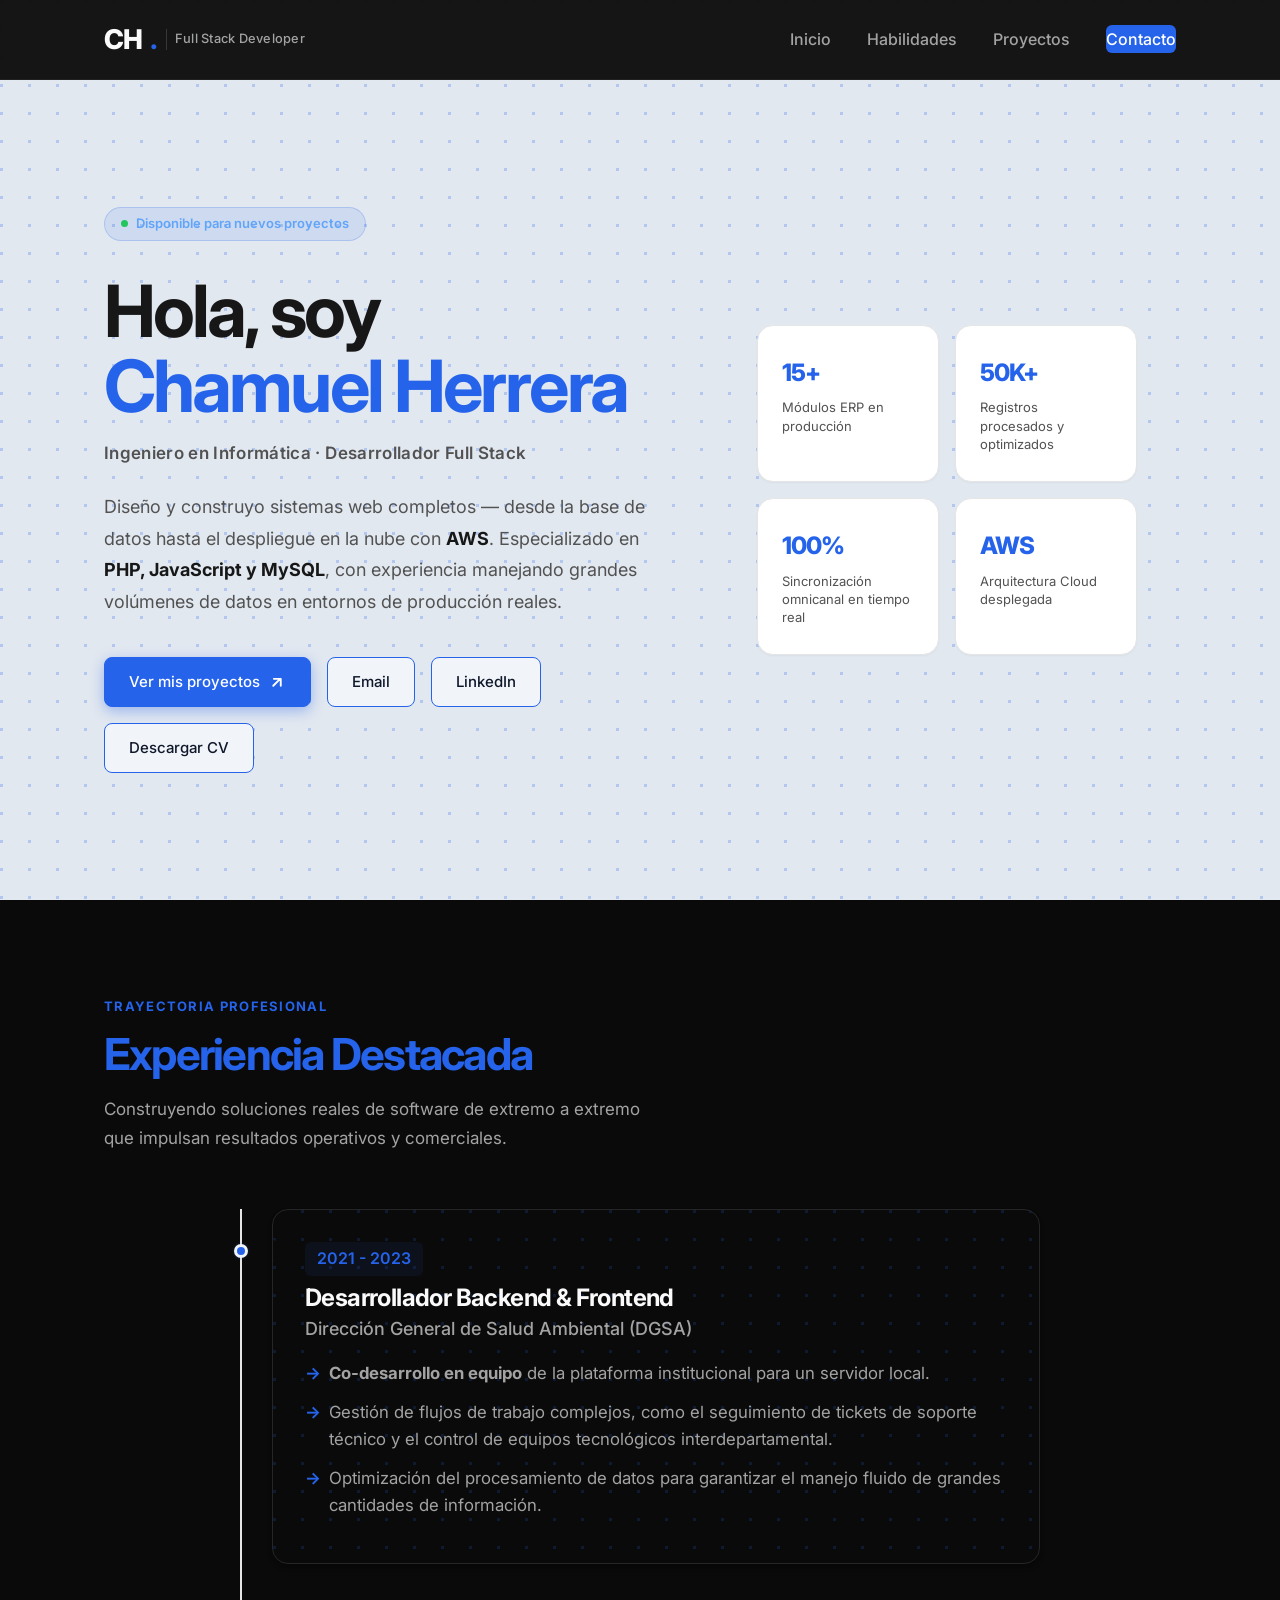
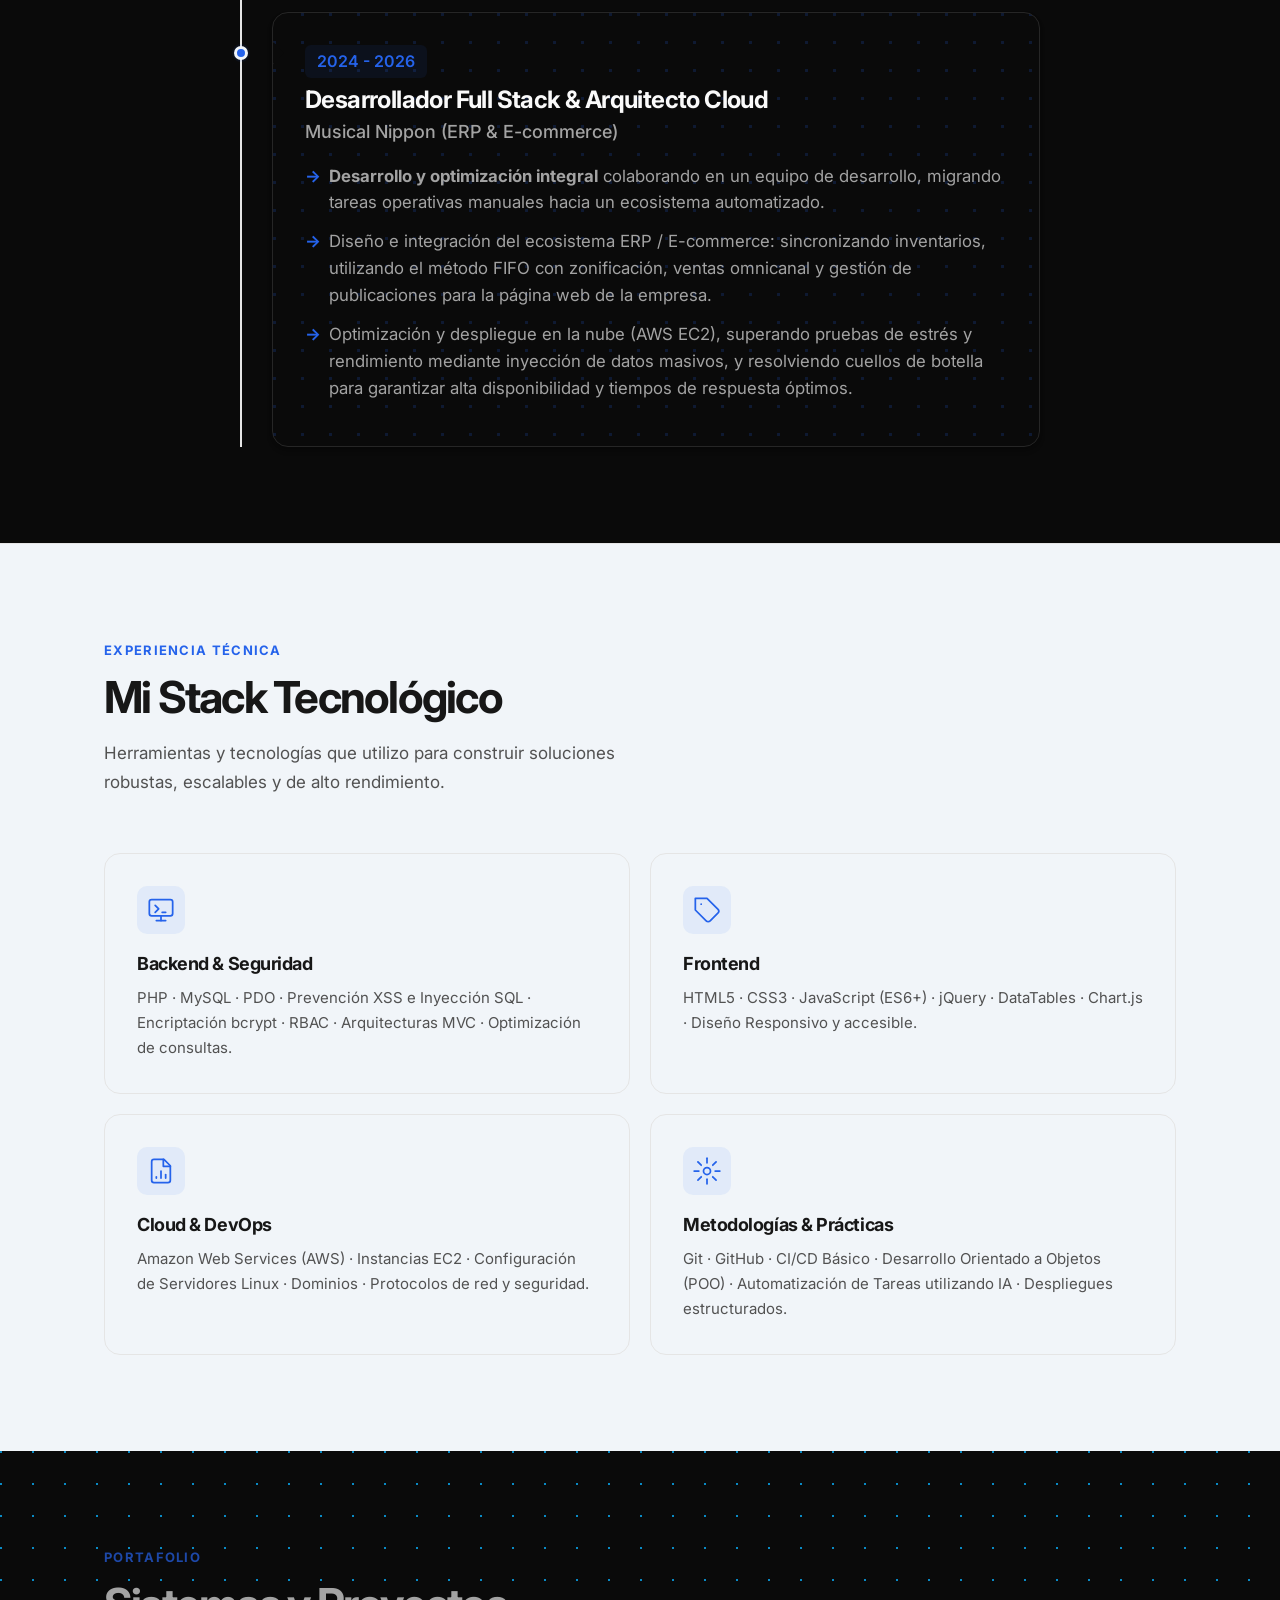
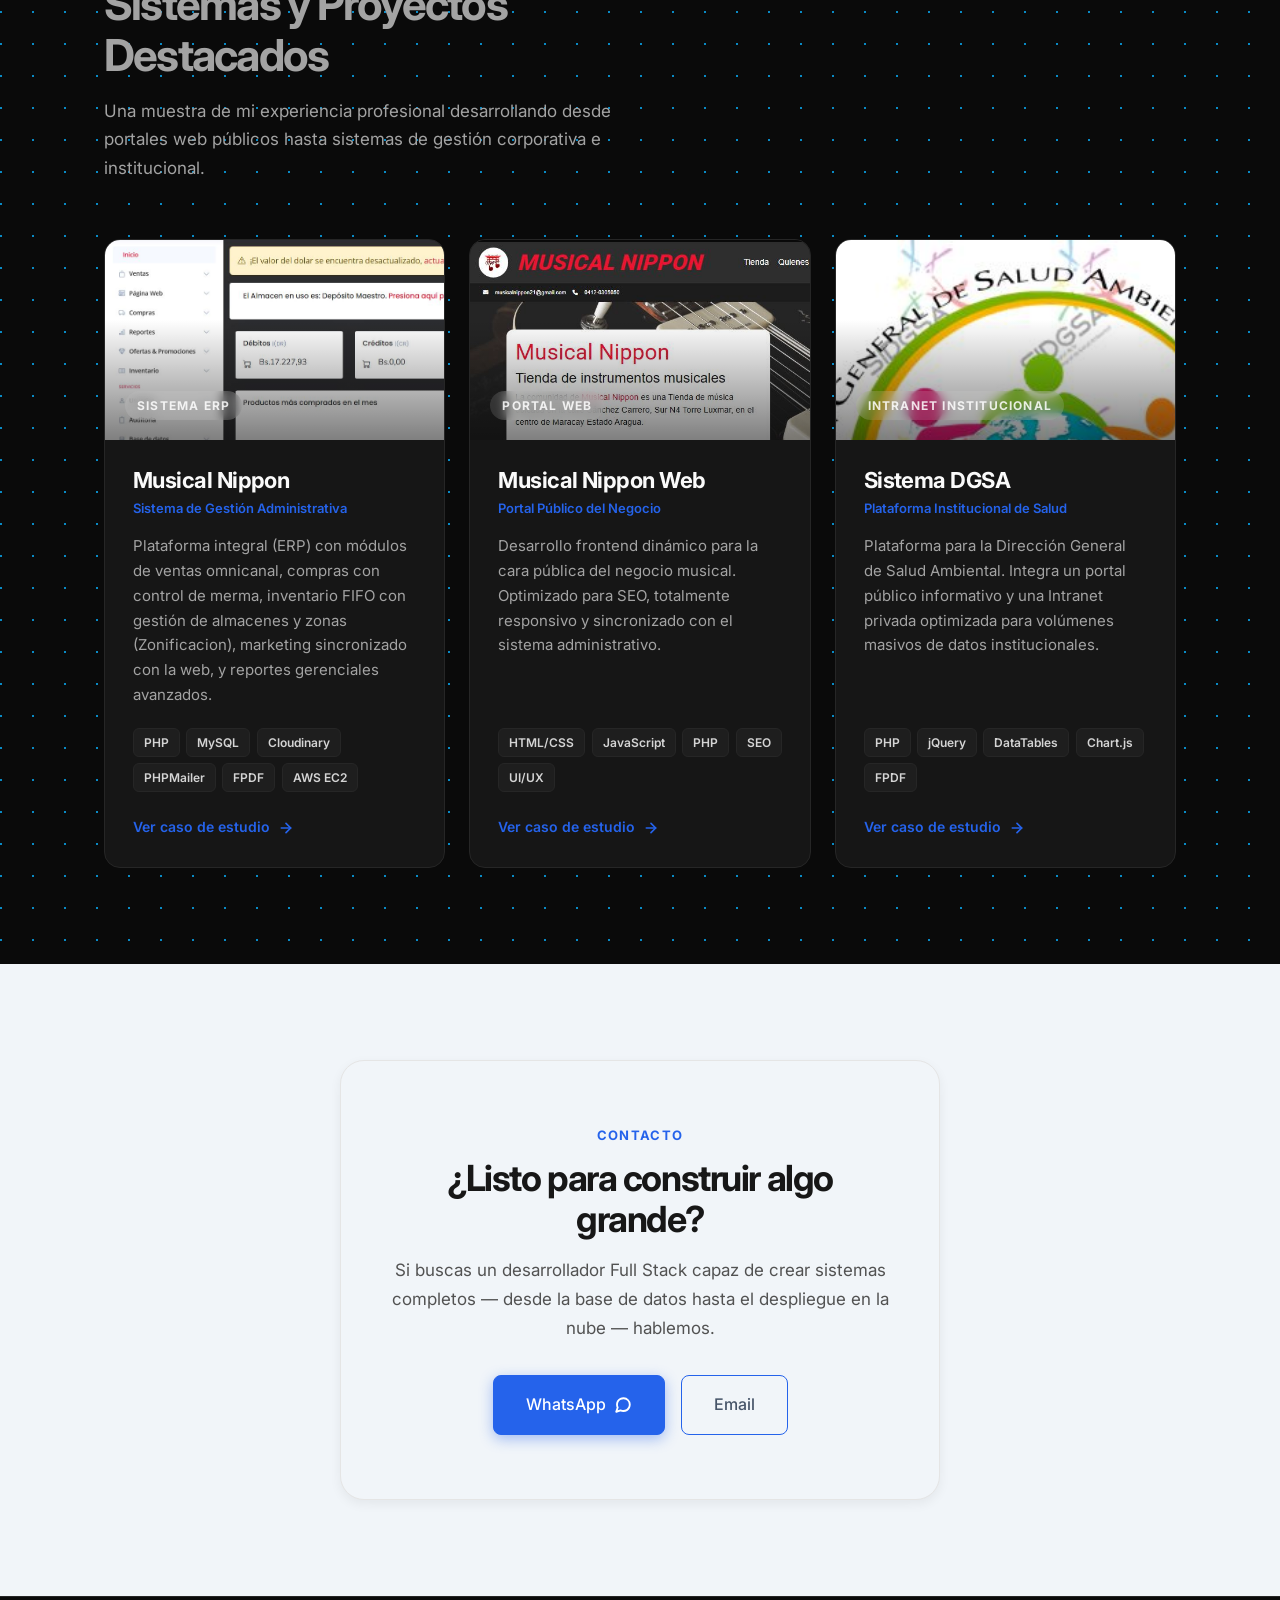
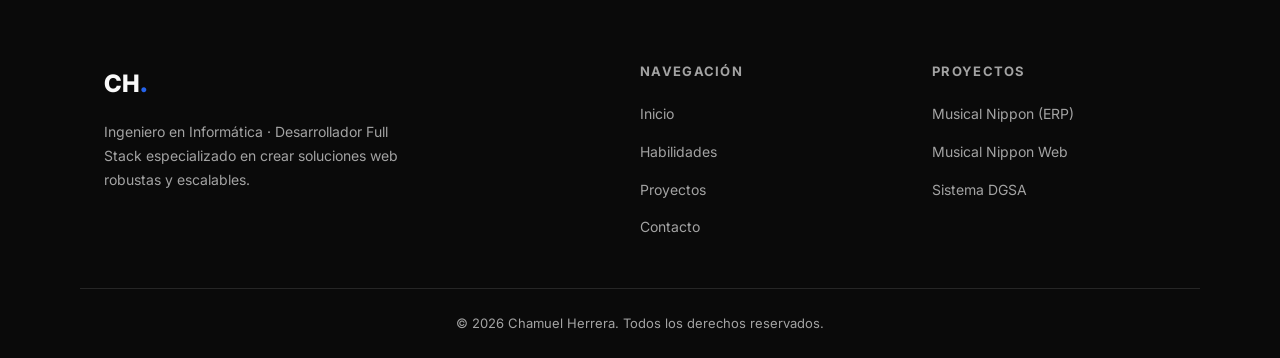
==== index.html @ 11fe414d "Initial commit - Portafolio Terminado" ====
<!DOCTYPE html>
<html lang="es">
<head>
    <meta charset="UTF-8">
    <meta name="viewport" content="width=device-width, initial-scale=1.0">
    <title>Chamuel Herrera | Desarrollador Full Stack</title>
    <meta name="description" content="Portafolio de Chamuel Herrera, Ingeniero en Informática y Desarrollador Full Stack especializado en PHP, JavaScript, MySQL y AWS.">
    <link rel="preconnect" href="https://fonts.googleapis.com">
    <link rel="preconnect" href="https://fonts.gstatic.com" crossorigin>
    <link href="https://fonts.googleapis.com/css2?family=Inter:ital,opsz,wght@0,14..32,100..900;1,14..32,100..900&display=swap" rel="stylesheet">
    <link rel="stylesheet" href="css/styles.css">
</head>
<body>

    <!-- ========== NAVEGACIÓN ========== -->
    <nav class="navbar" id="navbar">
        <div class="container nav-content">
            <a href="#" class="logo">
                <span class="logo-mark">CH</span><span class="logo-dot">.</span>
                <span class="logo-subtitle">Full Stack Developer</span>
            </a>
            <ul class="nav-links" id="navLinks">
                <li><a href="#inicio">Inicio</a></li>
                <li><a href="#habilidades">Habilidades</a></li>
                <li><a href="#proyectos">Proyectos</a></li>
                <li><a href="#contacto" class="nav-cta">Contacto</a></li>
            </ul>
            <button class="hamburger" id="hamburger" aria-label="Abrir menú">
                <span></span><span></span><span></span>
            </button>
        </div>
    </nav>

    <!-- ========== HERO ========== -->
    <header id="inicio" class="hero">
        <div class="hero-bg-pattern"></div>
        <div class="container hero-grid">
            <div class="hero-content">
                <div class="hero-badge fade-in">
                    <span class="badge-dot"></span>
                    Disponible para nuevos proyectos
                </div>
                <h1 class="hero-title fade-in">
                    Hola, soy<br>
                    <span class="hero-name">Chamuel Herrera</span>
                </h1>
                <p class="hero-role fade-in">Ingeniero en Informática · Desarrollador Full Stack</p>
                <p class="hero-subtitle fade-in">
                    Diseño y construyo sistemas web completos — desde la base de datos 
                    hasta el despliegue en la nube con <strong>AWS</strong>. Especializado en 
                    <strong>PHP, JavaScript y MySQL</strong>, con experiencia manejando 
                    grandes volúmenes de datos en entornos de producción reales.
                </p>
                <div class="hero-buttons fade-in">
                    <a href="#proyectos" class="btn btn-primary">
                        <span>Ver mis proyectos</span>
                        <svg width="18" height="18" viewBox="0 0 24 24" fill="none" stroke="currentColor" stroke-width="2.5" stroke-linecap="round" stroke-linejoin="round"><path d="M7 17l9.2-9.2M17 17V7.8H7.8"/></svg>
                    </a>
                    <a href="mailto:hchamuel@gmail.com" class="btn btn-secondary" rel="noopener noreferrer">Email</a>
                    <a href="#" target="_blank" class="btn btn-secondary" rel="noopener noreferrer">LinkedIn</a>
                    <a href="cv-chamuel-herrera.pdf" target="_blank" class="btn btn-secondary" rel="noopener noreferrer" download>Descargar CV</a>
                </div>
            </div>
            <div class="hero-aside fade-in">
                <div class="hero-stats">
                    <div class="stat-card">
                        <span class="stat-number">15+</span>
                        <span class="stat-label">Módulos ERP en producción</span>
                    </div>
                    <div class="stat-card">
                        <span class="stat-number">50K+</span>
                        <span class="stat-label">Registros procesados y optimizados</span>
                    </div>
                    <div class="stat-card">
                        <span class="stat-number">100%</span>
                        <span class="stat-label">Sincronización omnicanal en tiempo real</span>
                    </div>
                    <div class="stat-card">
                        <span class="stat-number">AWS</span>
                        <span class="stat-label">Arquitectura Cloud desplegada</span>
                    </div>
                </div>
            </div>
        </div>
    </header>

    <!-- ========== TRAYECTORIA / EXPERIENCIA ========== -->
    <section id="experiencia" class="section section-experience">
        <div class="container">
            <div class="section-header fade-in">
                <p class="section-label">Trayectoria Profesional</p>
                <h2 class="section-title">Experiencia Destacada</h2>
                <p class="section-subtitle">Construyendo soluciones reales de software de extremo a extremo que impulsan resultados operativos y comerciales.</p>
            </div>

            <div class="experience-timeline">
                <!-- Item 1 -->
                <div class="timeline-item fade-in">
                    <div class="timeline-dot"></div>
                    <div class="timeline-content">
                        <span class="timeline-date">2021 - 2023</span>
                        <h3 class="timeline-role">Desarrollador Backend & Frontend</h3>
                        <p class="timeline-company">Dirección General de Salud Ambiental (DGSA)</p>
                        <ul class="timeline-achievements">
                            <li><strong>Co-desarrollo en equipo</strong> de la plataforma institucional para un servidor local.</li>
                            <li>Gestión de flujos de trabajo complejos, como el seguimiento de tickets de soporte técnico y el control de equipos tecnológicos interdepartamental.</li>
                            <li>Optimización del procesamiento de datos para garantizar el manejo fluido de grandes cantidades de información.</li>
                        </ul>
                    </div>
                </div>

                <!-- Item 2 -->
                <div class="timeline-item fade-in">
                    <div class="timeline-dot"></div>
                    <div class="timeline-content">
                        <span class="timeline-date">2024 - 2026</span>
                        <h3 class="timeline-role">Desarrollador Full Stack & Arquitecto Cloud</h3>
                        <p class="timeline-company">Musical Nippon (ERP & E-commerce)</p>
                        <ul class="timeline-achievements">
                            <li><strong>Desarrollo y optimización integral</strong> colaborando en un equipo de desarrollo, migrando tareas operativas manuales hacia un ecosistema automatizado.</li>
                            <li>Diseño e integración del ecosistema ERP / E-commerce: sincronizando inventarios, utilizando el método FIFO con zonificación, ventas omnicanal y gestión de publicaciones para la página web de la empresa.</li>
                            <li>Optimización y despliegue en la nube (AWS EC2), superando pruebas de estrés y rendimiento mediante inyección de datos masivos, y resolviendo cuellos de botella para garantizar alta disponibilidad y tiempos de respuesta óptimos.</li>
                        </ul>
                    </div>
                </div>
            </div>
        </div>
    </section>

    <!-- ========== HABILIDADES ========== -->
    <section id="habilidades" class="section section-skills">
        <div class="container">
            <div class="section-header fade-in">
                <p class="section-label">Experiencia Técnica</p>
                <h2 class="section-title">Mi Stack Tecnológico</h2>
                <p class="section-subtitle">Herramientas y tecnologías que utilizo para construir soluciones robustas, escalables y de alto rendimiento.</p>
            </div>

            <div class="skills-grid">
                <div class="skill-card fade-in">
                    <div class="skill-icon">
                        <svg width="28" height="28" viewBox="0 0 24 24" fill="none" stroke="currentColor" stroke-width="1.5" stroke-linecap="round" stroke-linejoin="round"><rect x="2" y="3" width="20" height="14" rx="2"/><path d="M8 21h8"/><path d="M12 17v4"/><path d="m7 8 3 3-3 3"/><path d="M13 14h3"/></svg>
                    </div>
                    <h3>Backend & Seguridad</h3>
                    <p>PHP · MySQL · PDO · Prevención XSS e Inyección SQL · Encriptación bcrypt · RBAC · Arquitecturas MVC · Optimización de consultas.</p>
                </div>
                <div class="skill-card fade-in">
                    <div class="skill-icon">
                        <svg width="28" height="28" viewBox="0 0 24 24" fill="none" stroke="currentColor" stroke-width="1.5" stroke-linecap="round" stroke-linejoin="round"><path d="M12 2H2v10l9.29 9.29c.94.94 2.48.94 3.42 0l6.58-6.58c.94-.94.94-2.48 0-3.42L12 2Z"/><path d="M7 7h.01"/></svg>
                    </div>
                    <h3>Frontend</h3>
                    <p>HTML5 · CSS3 · JavaScript (ES6+) · jQuery · DataTables · Chart.js · Diseño Responsivo y accesible.</p>
                </div>
                <div class="skill-card fade-in">
                    <div class="skill-icon">
                        <svg width="28" height="28" viewBox="0 0 24 24" fill="none" stroke="currentColor" stroke-width="1.5" stroke-linecap="round" stroke-linejoin="round"><path d="M14.5 2H6a2 2 0 0 0-2 2v16a2 2 0 0 0 2 2h12a2 2 0 0 0 2-2V7.5L14.5 2z"/><polyline points="14 2 14 8 20 8"/><path d="M12 18v-6"/><path d="M8 18v-1"/><path d="M16 18v-3"/></svg>
                    </div>
                    <h3>Cloud & DevOps</h3>
                    <p>Amazon Web Services (AWS) · Instancias EC2 · Configuración de Servidores Linux · Dominios · Protocolos de red y seguridad.</p>
                </div>
                <div class="skill-card fade-in">
                    <div class="skill-icon">
                        <svg width="28" height="28" viewBox="0 0 24 24" fill="none" stroke="currentColor" stroke-width="1.5" stroke-linecap="round" stroke-linejoin="round"><circle cx="12" cy="12" r="3"/><path d="M12 1v4"/><path d="M12 19v4"/><path d="M4.22 4.22l2.83 2.83"/><path d="M16.95 16.95l2.83 2.83"/><path d="M1 12h4"/><path d="M19 12h4"/><path d="M4.22 19.78l2.83-2.83"/><path d="M16.95 7.05l2.83-2.83"/></svg>
                    </div>
                    <h3>Metodologías & Prácticas</h3>
                    <p>Git · GitHub · CI/CD Básico · Desarrollo Orientado a Objetos (POO) · Automatización de Tareas utilizando IA · Despliegues estructurados.</p>
                </div>
            </div>
        </div>
    </section>

    <!-- ========== PROYECTOS ========== -->
    <section id="proyectos" class="section section-projects">
        <div class="container">
            <div class="section-header fade-in">
                <p class="section-label section-label-light">Portafolio</p>
                <h2 class="section-title text-muted-light">Sistemas y Proyectos Destacados</h2>
                <p class="section-subtitle text-muted-light">Una muestra de mi experiencia profesional desarrollando desde portales web públicos hasta sistemas de gestión corporativa e institucional.</p>
            </div>

            <div class="projects-grid">
                <!-- Proyecto 1: Musical Nippon Sistema -->
                <article class="project-card fade-in">
                    <div class="project-image project-img-musical">
                        <div class="project-image-overlay">
                            <span class="project-type">Sistema ERP</span>
                        </div>
                    </div>
                    <div class="project-body">
                        <h3 class="project-title">Musical Nippon</h3>
                        <p class="project-label">Sistema de Gestión Administrativa</p>
                        <p class="project-desc">Plataforma integral (ERP) con módulos de ventas omnicanal, compras con control de merma, inventario FIFO con gestión de almacenes y zonas (Zonificacion), marketing sincronizado con la web, y reportes gerenciales avanzados.</p>
                        <div class="project-tags">
                            <span>PHP</span><span>MySQL</span><span>Cloudinary</span><span>PHPMailer</span><span>FPDF</span><span>AWS EC2</span>
                        </div>
                        <a href="pages/musical-nippon.html" class="project-link">
                            Ver caso de estudio
                            <svg width="16" height="16" viewBox="0 0 24 24" fill="none" stroke="currentColor" stroke-width="2.5" stroke-linecap="round" stroke-linejoin="round"><path d="M5 12h14"/><path d="m12 5 7 7-7 7"/></svg>
                        </a>
                    </div>
                </article>

                <!-- Proyecto 2: Página Web -->
                <article class="project-card fade-in">
                    <div class="project-image project-img-web">
                        <div class="project-image-overlay">
                            <span class="project-type">Portal Web</span>
                        </div>
                    </div>
                    <div class="project-body">
                        <h3 class="project-title">Musical Nippon Web</h3>
                        <p class="project-label">Portal Público del Negocio</p>
                        <p class="project-desc">Desarrollo frontend dinámico para la cara pública del negocio musical. Optimizado para SEO, totalmente responsivo y sincronizado con el sistema administrativo.</p>
                        <div class="project-tags">
                            <span>HTML/CSS</span><span>JavaScript</span><span>PHP</span><span>SEO</span><span>UI/UX</span>
                        </div>
                        <a href="pages/nippon-web.html" class="project-link">
                            Ver caso de estudio
                            <svg width="16" height="16" viewBox="0 0 24 24" fill="none" stroke="currentColor" stroke-width="2.5" stroke-linecap="round" stroke-linejoin="round"><path d="M5 12h14"/><path d="m12 5 7 7-7 7"/></svg>
                        </a>
                    </div>
                </article>

                <!-- Proyecto 3: DGSA -->
                <article class="project-card fade-in">
                    <div class="project-image project-img-dgsa">
                        <div class="project-image-overlay">
                            <span class="project-type">Intranet Institucional</span>
                        </div>
                    </div>
                    <div class="project-body">
                        <h3 class="project-title">Sistema DGSA</h3>
                        <p class="project-label">Plataforma Institucional de Salud</p>
                        <p class="project-desc">Plataforma para la Dirección General de Salud Ambiental. Integra un portal público informativo y una Intranet privada optimizada para volúmenes masivos de datos institucionales.</p>
                        <div class="project-tags">
                            <span>PHP</span><span>jQuery</span><span>DataTables</span><span>Chart.js</span><span>FPDF</span>
                        </div>
                        <a href="pages/dgsa.html" class="project-link">
                            Ver caso de estudio
                            <svg width="16" height="16" viewBox="0 0 24 24" fill="none" stroke="currentColor" stroke-width="2.5" stroke-linecap="round" stroke-linejoin="round"><path d="M5 12h14"/><path d="m12 5 7 7-7 7"/></svg>
                        </a>
                    </div>
                </article>
            </div>
        </div>
    </section>

    <!-- ========== CONTACTO ========== -->
    <section id="contacto" class="section section-contact">
        <div class="container">
            <div class="contact-card fade-in">
                <p class="section-label">Contacto</p>
                <h2 class="contact-title">¿Listo para construir algo grande?</h2>
                <p class="contact-desc">Si buscas un desarrollador Full Stack capaz de crear sistemas completos — desde la base de datos hasta el despliegue en la nube — hablemos.</p>
                <div class="cta-buttons-group">
                    <a href="https://wa.me/584128857141?text=Hola%20Chamuel,%20vengo%20de%20tu%20portafolio%20y%20me%20gustar%C3%ADa%20contactarte." target="_blank" class="btn btn-primary btn-lg">
                        <span>WhatsApp</span>
                        <svg width="18" height="18" viewBox="0 0 24 24" fill="none" stroke="currentColor" stroke-width="2.5" stroke-linecap="round" stroke-linejoin="round"><path d="M21 11.5a8.38 8.38 0 0 1-.9 3.8 8.5 8.5 0 0 1-7.6 4.7 8.38 8.38 0 0 1-3.8-.9L3 21l1.9-5.7a8.38 8.38 0 0 1-.9-3.8 8.5 8.5 0 0 1 4.7-7.6 8.38 8.38 0 0 1 3.8-.9h.5a8.48 8.48 0 0 1 8 8v.5z"/></svg>
                    </a>
                    <a href="https://mail.google.com/mail/?view=cm&fs=1&to=hchamuel@gmail.com&su=Contacto%20desde%20Portafolio" target="_blank" class="btn btn-ghost btn-lg">
                        <span>Email</span>
                    </a>
                </div>
            </div>
        </div>
    </section>

    <!-- ========== FOOTER ========== -->
    <footer class="footer">
        <div class="container footer-grid">
            <div class="footer-brand">
                <a href="#" class="footer-logo">CH<span class="logo-dot">.</span></a>
                <p class="footer-tagline">Ingeniero en Informática · Desarrollador Full Stack especializado en crear soluciones web robustas y escalables.</p>
            </div>
            <div class="footer-nav">
                <h4 class="footer-heading">Navegación</h4>
                <ul>
                    <li><a href="#inicio">Inicio</a></li>
                    <li><a href="#habilidades">Habilidades</a></li>
                    <li><a href="#proyectos">Proyectos</a></li>
                    <li><a href="#contacto">Contacto</a></li>
                </ul>
            </div>
            <div class="footer-projects">
                <h4 class="footer-heading">Proyectos</h4>
                <ul>
                    <li><a href="pages/musical-nippon.html">Musical Nippon (ERP)</a></li>
                    <li><a href="pages/nippon-web.html">Musical Nippon Web</a></li>
                    <li><a href="pages/dgsa.html">Sistema DGSA</a></li>
                </ul>
            </div>
        </div>
        <div class="container footer-bottom">
            <p class="footer-copy">&copy; <span id="year"></span> Chamuel Herrera. Todos los derechos reservados.</p>
        </div>
    </footer>

    <!-- Botón Volver Arriba -->
    <button class="scroll-top-btn" aria-label="Volver arriba">
        <svg width="24" height="24" viewBox="0 0 24 24" fill="none" stroke="currentColor" stroke-width="2.5" stroke-linecap="round" stroke-linejoin="round"><path d="m18 15-6-6-6 6"/></svg>
    </button>

    <script src="js/main.js"></script>
</body>
</html>
---- css/styles.css ----
/* =============================================
   DESIGN TOKENS
   ============================================= */
:root {
    /* --- Palette --- */
    --bg-primary: #f1f5f9;
    --bg-secondary: #e2e8f0;
    --bg-dark: #0a0a0a;
    --bg-dark-surface: #161616;
    --bg-dark-elevated: #1e1e1e;

    --text-primary: #171717;
    --text-secondary: #525252;
    --text-tertiary: #a3a3a3;
    --text-on-dark: #fafafa;
    --text-muted-dark: #a3a3a3;

    --accent: #2563eb;
    --accent-hover: #1d4ed8;
    --accent-subtle: rgba(37, 99, 235, 0.08);
    --accent-border: rgba(37, 99, 235, 0.2);

    --border: #e5e5e5;
    --border-dark: #262626;

    /* --- Type --- */
    --font: 'Inter', system-ui, -apple-system, sans-serif;
    --tracking-tight: -0.025em;
    --tracking-tighter: -0.04em;

    /* --- Radius --- */
    --radius-sm: 6px;
    --radius-md: 10px;
    --radius-lg: 16px;
    --radius-xl: 24px;

    /* --- Shadows --- */
    --shadow-sm: 0 1px 2px rgba(0,0,0,0.04);
    --shadow-md: 0 4px 12px rgba(0,0,0,0.06);
    --shadow-lg: 0 12px 40px rgba(0,0,0,0.08);
    --shadow-xl: 0 24px 60px rgba(0,0,0,0.12);

    /* --- Transitions --- */
    --ease: cubic-bezier(0.16, 1, 0.3, 1);
    --duration: 0.4s;
}

/* =============================================
   RESET & BASE
   ============================================= */
*, *::before, *::after {
    margin: 0;
    padding: 0;
    box-sizing: border-box;
}

html {
    scroll-behavior: smooth;
    font-size: 16px;
    -webkit-text-size-adjust: 100%;
}

body {
    font-family: var(--font);
    color: var(--text-primary);
    background: var(--bg-primary);
    line-height: 1.6;
    -webkit-font-smoothing: antialiased;
    -moz-osx-font-smoothing: grayscale;
    overflow-x: hidden;
}

a { text-decoration: none; color: inherit; }
ul { list-style: none; }
img { max-width: 100%; display: block; }

.container {
    width: 100%;
    max-width: 1120px;
    margin: 0 auto;
    padding: 0 1.5rem;
}

/* =============================================
   TYPOGRAPHY
   ============================================= */
h1, h2, h3 {
    font-weight: 700;
    line-height: 1.15;
    letter-spacing: var(--tracking-tight);
}

.text-white { color: var(--text-on-dark) !important; }
.text-muted-light { color: var(--text-muted-dark) !important; }

/* =============================================
   SCROLL ANIMATIONS
   ============================================= */
.fade-in {
    opacity: 0;
    transform: translateY(15px);
    transition: opacity 0.4s ease-out, transform 0.4s ease-out;
}

.fade-in.visible {
    opacity: 1;
    transform: translateY(0);
}

/* =============================================
   NAVBAR
   ============================================= */
.navbar {
    position: fixed;
    top: 0;
    left: 0;
    width: 100%;
    z-index: 1000;
    padding: 1.1rem 0; /* a bit bigger */
    background: rgba(10, 10, 10, 0.95);
    backdrop-filter: blur(20px);
    -webkit-backdrop-filter: blur(20px);
    border-bottom: 1px solid rgba(255, 255, 255, 0.05);
    transition: all 0.3s var(--ease);
}

.navbar.scrolled {
    background: rgba(10, 10, 10, 0.98);
    box-shadow: 0 4px 20px rgba(0, 0, 0, 0.3);
}

.nav-content {
    display: flex;
    justify-content: space-between;
    align-items: center;
}

.logo {
    display: flex;
    align-items: center;
    gap: 0.5rem;
    transition: opacity 0.3s;
}

.logo:hover { opacity: 0.7; }

.logo-mark {
    font-size: 1.7rem; /* slightly bigger */
    font-weight: 800;
    letter-spacing: var(--tracking-tighter);
    color: var(--text-on-dark);
}

.logo-dot { color: var(--accent); font-size: 1.7rem; font-weight: 800; }

.logo-subtitle {
    font-size: 0.8rem; /* slightly bigger */
    font-weight: 500;
    color: var(--text-muted-dark);
    letter-spacing: 0.02em;
    border-left: 1px solid rgba(255, 255, 255, 0.15);
    padding-left: 0.5rem;
}

.nav-links {
    display: flex;
    align-items: center;
    gap: 2.25rem;
}

.nav-links a {
    text-decoration: none;
    color: var(--text-muted-dark);
    font-size: 1rem; /* slightly bigger */
    font-weight: 500;
    transition: color 0.3s;
    position: relative;
    padding: 0.25rem 0;
}

.nav-links a::after {
    content: '';
    position: absolute;
    bottom: -2px;
    left: 0;
    width: 0;
    height: 2px;
    background: var(--accent);
    border-radius: 1px;
    transition: width 0.3s var(--ease);
}

.nav-links a:hover { color: #ffffff; }
.nav-links a:hover::after { width: 100%; }

.nav-cta {
    background: var(--accent) !important;
    color: #fff !important;
    padding: 0.5rem 1.25rem;
    border-radius: var(--radius-sm);
    transition: background 0.3s, transform 0.2s !important;
}

.nav-cta::after { display: none !important; }
.nav-cta:hover { transform: translateY(-1px); background: var(--accent-hover) !important; }

/* Hamburger */
.hamburger {
    display: none;
    flex-direction: column;
    gap: 5px;
    background: none;
    border: none;
    cursor: pointer;
    padding: 4px;
}

.hamburger span {
    display: block;
    width: 22px;
    height: 2px;
    background: #fff;
    border-radius: 2px;
    transition: all 0.3s;
}

/* =============================================
   BUTTONS
   ============================================= */
.btn {
    display: inline-flex;
    align-items: center;
    justify-content: center;
    gap: 0.5rem;
    padding: 0.75rem 1.5rem;
    border-radius: 8px;
    font-family: var(--font);
    font-size: 0.9375rem;
    font-weight: 500;
    cursor: pointer;
    border: 1px solid transparent;
    transition: all 0.2s cubic-bezier(0.4, 0, 0.2, 1);
    white-space: nowrap;
}

.btn-primary {
    background: var(--accent);
    color: #ffffff;
    border-color: var(--accent);
    box-shadow: 0 4px 14px 0 rgba(37, 99, 235, 0.39);
}

.btn-primary:hover {
    background: var(--accent-hover);
    transform: translateY(-1px);
    box-shadow: 0 6px 20px rgba(37, 99, 235, 0.23);
}

.btn-secondary {
    background-color: #f1f5f9;
    color: #0f172a;
    border-color: var(--accent);
}

.btn-secondary:hover {
    background-color: #e2e8f0;
    transform: translateY(-1px);
}

.btn-ghost {
    background: transparent;
    color: #475569;
    border-color: var(--accent);
}

.btn-ghost:hover {
    background: #f8fafc;
    color: #0f172a;
    border-color: #94a3b8;
    transform: translateY(-1px);
}

.btn-lg {
    padding: 1rem 2rem;
    font-size: 1rem;
}

/* =============================================
   HERO (Dark theme, two-column)
   ============================================= */
.hero {
    position: relative;
    min-height: 100vh;
    display: flex;
    align-items: center;
    padding-top: 80px;
    overflow: hidden;
    background: var(--bg-secondary); /* Less bright white */
}

.hero::before {
    content: '';
    position: absolute;
    inset: 0;
    background-image: radial-gradient(circle at 1.6px 1.6px, rgba(37, 99, 235, 0.25) 1.6px, transparent 0);
    background-size: 28px 28px;
    pointer-events: none;
}

.hero .container {
    position: relative;
    z-index: 1;
}




.hero-grid {
    position: relative;
    z-index: 1;
    display: grid;
    grid-template-columns: 1.2fr 1fr;
    gap: 4rem;
    align-items: center;
}

.hero-content {
    max-width: 640px;
}

.hero-badge {
    display: inline-flex;
    align-items: center;
    gap: 0.5rem;
    padding: 0.35rem 1rem;
    background: rgba(37, 99, 235, 0.1);
    border: 1px solid rgba(37, 99, 235, 0.2);
    border-radius: 100px;
    font-size: 0.8125rem;
    font-weight: 600;
    color: #60a5fa;
    margin-bottom: 2rem;
}

/* Detail Hero */
.detail-hero {
    padding: 10rem 0 5rem;
    background: radial-gradient(circle at top, var(--bg-tertiary), var(--bg-primary));
    position: relative;
    overflow: hidden;
}

.hero-project-grid {
    display: grid;
    grid-template-columns: 0.9fr 1.1fr;
    gap: 4rem;
    align-items: center;
}

.hero-project-content {
    max-width: 600px;
}

.detail-hero h1 {
    font-size: 3.5rem;
    margin-bottom: 1.5rem;
    line-height: 1.1;
    letter-spacing: var(--tracking-tighter);
}

.detail-tagline {
    font-size: 1.25rem;
    color: var(--text-secondary);
    margin-bottom: 2.5rem;
    line-height: 1.6;
}

.detail-tags {
    display: flex;
    flex-wrap: wrap;
    gap: 0.75rem;
}

.detail-tags span {
    padding: 0.5rem 1rem;
    background: rgba(255, 255, 255, 0.05);
    border: 1px solid rgba(255, 255, 255, 0.1);
    border-radius: 100px;
    font-size: 0.875rem;
    color: var(--text-primary);
}

@keyframes floatPerspective {
    0% {
        transform: perspective(1000px) rotateY(-15deg) rotateX(5deg) translateY(0px);
    }
    50% {
        transform: perspective(1000px) rotateY(-15deg) rotateX(5deg) translateY(-15px);
    }
    100% {
        transform: perspective(1000px) rotateY(-15deg) rotateX(5deg) translateY(0px);
    }
}

.hero-perspective-img {
    width: 100%;
    max-width: 750px;
    border-radius: var(--radius-lg);
    box-shadow: 0 25px 50px -12px rgba(0, 0, 0, 0.5);
    border: 1px solid rgba(255, 255, 255, 0.1);
    animation: floatPerspective 6s ease-in-out infinite;
    transition: box-shadow 0.5s ease, filter 0.5s ease;
}

.dgsa-hero-img {
    max-width: 400px;
    margin: 0 auto;
    display: block;
}

.hero-perspective-img:hover {
    box-shadow: 0 35px 60px -12px rgba(37, 99, 235, 0.3);
    filter: brightness(1.05);
}

@media (max-width: 992px) {
    .hero-project-grid {
        grid-template-columns: 1fr;
        gap: 3rem;
    }
    
    .hero-perspective-img {
        transform: none;
        max-width: 100%;
    }
    
    .hero-perspective-img:hover {
        transform: translateY(-5px);
    }
}

.badge-dot {
    width: 7px;
    height: 7px;
    background: #22c55e;
    border-radius: 50%;
    animation: pulse-dot 2s infinite;
}

@keyframes pulse-dot {
    0%, 100% { opacity: 1; transform: scale(1); }
    50% { opacity: 0.5; transform: scale(1.4); }
}

.hero-title {
    font-size: clamp(2.5rem, 6vw, 4.5rem);
    font-weight: 700;
    line-height: 1.05;
    letter-spacing: var(--tracking-tighter);
    margin-bottom: 1rem;
    color: var(--text-primary);
}

.hero-name {
    color: var(--accent);
}

.hero-role {
    font-size: 1.0625rem;
    font-weight: 600;
    color: var(--text-secondary);
    margin-bottom: 1.5rem;
    letter-spacing: 0.02em;
}

.hero-subtitle {
    font-size: 1.125rem;
    line-height: 1.75;
    color: var(--text-secondary);
    margin-bottom: 2.5rem;
    max-width: 560px;
}

.hero-subtitle strong { color: var(--text-primary); }

.hero-buttons {
    display: flex;
    gap: 1rem;
    flex-wrap: wrap;
}

.btn-ghost-dark {
    display: inline-flex;
    align-items: center;
    justify-content: center;
    gap: 0.5rem;
    padding: 0.75rem 1.5rem;
    border-radius: 8px;
    font-family: var(--font);
    font-size: 0.9375rem;
    font-weight: 500;
    cursor: pointer;
    background: rgba(255, 255, 255, 0.03);
    color: rgba(255, 255, 255, 0.8);
    border: 1px solid rgba(255, 255, 255, 0.1);
    transition: all 0.2s cubic-bezier(0.4, 0, 0.2, 1);
}

.btn-ghost-dark:hover {
    background: rgba(255, 255, 255, 0.08);
    border-color: rgba(255, 255, 255, 0.2);
    color: #ffffff;
    transform: translateY(-1px);
}

/* Hero Stats (right column) */
.hero-aside {
    display: flex;
    align-items: center;
    justify-content: center;
}

.hero-stats {
    display: grid;
    grid-template-columns: 1fr 1fr;
    gap: 1rem;
    width: 100%;
    max-width: 380px;
}

.stat-card {
    background: #ffffff;
    border: 1px solid var(--border);
    border-radius: var(--radius-lg);
    padding: 1.75rem 1.5rem;
    display: flex;
    flex-direction: column;
    gap: 0.4rem;
    transition: all var(--duration) var(--ease);
    box-shadow: var(--shadow-sm);
}

.stat-card:hover {
    border-color: var(--accent-subtle);
    transform: translateY(-3px);
    box-shadow: var(--shadow-lg);
}

.stat-number {
    font-size: 1.5rem;
    font-weight: 800;
    color: var(--accent);
    letter-spacing: var(--tracking-tighter);
}

.stat-label {
    font-size: 0.8125rem;
    color: var(--text-secondary);
    line-height: 1.4;
}

/* =============================================
   SECTIONS GENERAL
   ============================================= */
.section {
    padding: 6rem 0;
}

.section-header {
    margin-bottom: 3.5rem;
    max-width: 560px;
}

.section-label {
    font-size: 0.8125rem;
    font-weight: 700;
    text-transform: uppercase;
    letter-spacing: 0.1em;
    color: var(--accent);
    margin-bottom: 0.75rem;
}

.section-label-light { color: rgba(37, 99, 235, 0.7); }

.section-title {
    font-size: clamp(1.75rem, 4vw, 2.75rem);
    margin-bottom: 1rem;
    letter-spacing: var(--tracking-tighter);
}

.section-subtitle {
    font-size: 1.0625rem;
    line-height: 1.7;
    color: var(--text-secondary);
}

/* =============================================
   EXPERIENCE TIMELINE
   ============================================= */
.section-experience {
    background: var(--bg-dark);
}

.section-experience .section-subtitle {
    color: var(--text-muted-dark);
}

.section-experience .section-title,
.section-experience .section-label {
    color: var(--accent);
}

.experience-timeline {
    position: relative;
    max-width: 800px;
    margin: 0 auto;
    padding-left: 2rem;
}

.experience-timeline::before {
    content: '';
    position: absolute;
    left: 0;
    top: 0;
    bottom: 0;
    width: 2px;
    background: var(--border);
}

.timeline-item {
    position: relative;
    margin-bottom: 3rem;
}

.timeline-item:last-child {
    margin-bottom: 0;
}

.timeline-content {
    background: var(--bg-dark);
    border: 1px solid var(--border-dark);
    border-radius: var(--radius-lg);
    padding: 2rem;
    box-shadow: 0 4px 6px -1px rgba(0, 0, 0, 0.2), 0 2px 4px -1px rgba(0, 0, 0, 0.1);
    transition: transform 0.3s var(--ease), box-shadow 0.3s var(--ease), border-color 0.3s var(--ease);
    position: relative;
    overflow: hidden;
}

.timeline-content > * {
    position: relative;
    z-index: 1;
}

.timeline-content::after {
    content: '';
    position: absolute;
    inset: 0;
    background-image: radial-gradient(circle at 1.6px 1.6px, rgba(37, 99, 235, 0.18) 1.6px, transparent 0);
    background-size: 28px 28px;
    pointer-events: none;
    z-index: 0;
}

.timeline-content:hover {
    transform: translateY(-4px);
    box-shadow: 0 10px 15px -3px rgba(0, 0, 0, 0.3), 0 4px 6px -2px rgba(0, 0, 0, 0.15);
    border-color: rgba(37, 99, 235, 0.3); /* Subtle accent border */
}

/* Speech bubble arrow */
.timeline-content::before {
    content: '';
    position: absolute;
    top: 2rem;
    left: -8px;
    width: 16px;
    height: 16px;
    background: var(--bg-dark);
    border-left: 1px solid var(--border-dark);
    border-bottom: 1px solid var(--border-dark);
    transform: rotate(45deg);
    transition: border-color 0.3s var(--ease);
    z-index: 1;
}

.timeline-content:hover::before {
    border-left-color: rgba(37, 99, 235, 0.3);
    border-bottom-color: rgba(37, 99, 235, 0.3);
}

.timeline-dot {
    position: absolute;
    left: -2.35rem;
    top: 2.15rem; /* Aligned with the arrow */
    width: 14px;
    height: 14px;
    border-radius: 50%;
    background: var(--accent);
    border: 3px solid var(--bg-primary);
    box-shadow: 0 0 0 2px var(--accent-subtle);
    transition: all 0.3s var(--ease);
}

.timeline-item:hover .timeline-dot {
    transform: scale(1.3);
    box-shadow: 0 0 0 4px rgba(37, 99, 235, 0.2);
}

.timeline-date {
    display: inline-block;
    font-size: 1rem; /* enlarged */
    font-weight: 600;
    color: var(--accent);
    margin-bottom: 0.5rem;
    background: var(--accent-subtle);
    padding: 0.25rem 0.75rem;
    border-radius: var(--radius-sm);
}

.timeline-role {
    font-size: 1.5rem; /* enlarged */
    margin-bottom: 0.25rem;
    color: var(--text-on-dark);
}

.timeline-company {
    font-size: 1.125rem; /* enlarged */
    color: var(--text-muted-dark);
    margin-bottom: 1rem;
    font-weight: 500;
}

.timeline-achievements {
    list-style: none;
}

.timeline-achievements li {
    position: relative;
    padding-left: 1.5rem;
    margin-bottom: 0.75rem;
    font-size: 1.05rem; /* enlarged */
    color: var(--text-muted-dark);
    line-height: 1.6;
}

.timeline-achievements li::before {
    content: '→';
    position: absolute;
    left: 0;
    color: var(--accent);
    font-weight: bold;
}

.module-impact {
    background: var(--accent-subtle);
    border-left: 4px solid var(--accent);
    padding: 1rem 1.25rem;
    margin: 1.5rem 0;
    border-radius: 0 var(--radius-sm) var(--radius-sm) 0;
}

.module-impact p {
    font-size: 0.875rem;
    color: var(--text-primary) !important;
    margin-bottom: 0.5rem;
}

.module-impact p:last-child {
    margin-bottom: 0;
}

.module-impact strong {
    color: var(--accent);
}

.module-section:nth-of-type(even) .module-impact {
    background: rgba(37, 99, 235, 0.15);
}

.module-section:nth-of-type(even) .module-impact p {
    color: var(--text-on-dark) !important;
}

.module-features li {
    position: relative;
    padding-left: 1.5rem;
    margin-bottom: 0.5rem;
    font-size: 0.9375rem;
    color: var(--text-secondary);
}

.module-features li::before {
    content: '→';
    position: absolute;
    left: 0;
    color: var(--accent);
    font-weight: bold;
}

/* =============================================
   SKILLS
   ============================================= */
.section-skills {
    background: var(--bg-primary);
    border-top: 1px solid var(--border);
}

.skills-grid {
    display: grid;
    grid-template-columns: repeat(2, 1fr);
    gap: 1.25rem;
}

.skill-card {
    background: var(--bg-primary);
    border: 1px solid var(--border);
    border-radius: var(--radius-lg);
    padding: 2rem;
    transition: all var(--duration) var(--ease);
    position: relative;
    overflow: hidden;
}

.skill-card::before {
    content: '';
    position: absolute;
    top: 0;
    left: 0;
    right: 0;
    height: 3px;
    background: var(--accent);
    transform: scaleX(0);
    transform-origin: left;
    transition: transform 0.4s var(--ease);
}

.skill-card:hover {
    border-color: var(--accent-border);
    box-shadow: var(--shadow-lg);
    transform: translateY(-4px);
}

.skill-card:hover::before {
    transform: scaleX(1);
}

.skill-icon {
    width: 48px;
    height: 48px;
    display: flex;
    align-items: center;
    justify-content: center;
    background: var(--accent-subtle);
    border-radius: var(--radius-md);
    margin-bottom: 1.25rem;
    color: var(--accent);
}

.skill-card h3 {
    font-size: 1.125rem;
    margin-bottom: 0.75rem;
    letter-spacing: var(--tracking-tight);
}

.skill-card p {
    font-size: 0.9375rem;
    color: var(--text-secondary);
    line-height: 1.65;
}

/* =============================================
   PROJECTS
   ============================================= */
.section-projects {
    background: var(--bg-dark);
    position: relative;
}

.section-projects::before {
    content: '';
    position: absolute;
    inset: 0;
    background-image: radial-gradient(circle at 1px 1px, rgb(9, 138, 197) 1px, transparent 0);
    background-size: 32px 32px;
    pointer-events: none;
}

.section-projects .container { position: relative; z-index: 1; }

.projects-grid {
    display: grid;
    grid-template-columns: repeat(3, 1fr);
    gap: 1.5rem;
}

.project-card {
    background: var(--bg-dark-surface);
    border: 1px solid var(--border-dark);
    border-radius: var(--radius-lg);
    overflow: hidden;
    display: flex;
    flex-direction: column;
    transition: all var(--duration) var(--ease);
}

.project-card:hover {
    transform: translateY(-8px);
    box-shadow: 0 20px 50px rgba(0, 0, 0, 0.4);
    border-color: #333;
}

.project-image {
    height: 200px;
    position: relative;
    overflow: hidden;
}

.project-image-overlay {
    position: absolute;
    inset: 0;
    display: flex;
    align-items: flex-end;
    padding: 1.25rem;
    background: linear-gradient(0deg, rgba(0,0,0,0.5) 0%, transparent 60%);
}

.project-type {
    font-size: 0.75rem;
    font-weight: 700;
    text-transform: uppercase;
    letter-spacing: 0.1em;
    color: rgba(255,255,255,0.85);
    background: rgba(255,255,255,0.12);
    backdrop-filter: blur(6px);
    padding: 0.3rem 0.75rem;
    border-radius: 100px;
}

.project-body {
    padding: 1.75rem;
    display: flex;
    flex-direction: column;
    flex-grow: 1;
}

.project-title {
    font-size: 1.375rem;
    color: var(--text-on-dark);
    margin-bottom: 0.25rem;
}

.project-label {
    font-size: 0.8125rem;
    font-weight: 600;
    color: var(--accent);
    margin-bottom: 1rem;
}

.project-desc {
    font-size: 0.9375rem;
    color: var(--text-muted-dark);
    line-height: 1.65;
    margin-bottom: 1.25rem;
    flex-grow: 1;
}

.project-tags {
    display: flex;
    flex-wrap: wrap;
    gap: 0.4rem;
    margin-bottom: 1.5rem;
}

.project-tags span {
    font-size: 0.75rem;
    font-weight: 600;
    color: #d4d4d4;
    background: var(--bg-dark-elevated);
    border: 1px solid var(--border-dark);
    padding: 0.25rem 0.625rem;
    border-radius: var(--radius-sm);
}

.project-link {
    display: inline-flex;
    align-items: center;
    gap: 0.5rem;
    font-size: 0.875rem;
    font-weight: 600;
    color: var(--accent);
    transition: gap 0.3s var(--ease), color 0.3s;
}

.project-link:hover {
    gap: 0.85rem;
    color: #60a5fa;
}

/* =============================================
   CONTACT
   ============================================= */
.section-contact {
    background: var(--bg-primary);
}

.contact-card {
    text-align: center;
    max-width: 600px;
    margin: 0 auto;
    background: var(--bg-primary);
    border: 1px solid var(--border);
    border-radius: var(--radius-xl);
    padding: 4rem 3rem;
    box-shadow: var(--shadow-md);
}

.contact-title {
    font-size: clamp(1.5rem, 3vw, 2.25rem);
    letter-spacing: var(--tracking-tighter);
    margin-bottom: 1rem;
}

.contact-desc {
    font-size: 1.0625rem;
    color: var(--text-secondary);
    line-height: 1.7;
    margin-bottom: 2rem;
}

/* =============================================
   FOOTER
   ============================================= */
.footer {
    background: var(--bg-dark);
    border-top: 1px solid var(--border-dark);
    padding: 4rem 0 0;
}

.footer-grid {
    display: grid;
    grid-template-columns: 2fr 1fr 1fr;
    gap: 3rem;
    padding-bottom: 3rem;
    border-bottom: 1px solid var(--border-dark);
}

.footer-brand {
    max-width: 320px;
}

.footer-logo {
    font-size: 1.5rem;
    font-weight: 800;
    color: var(--text-on-dark);
    display: inline-block;
    margin-bottom: 1rem;
}

.footer-tagline {
    font-size: 0.875rem;
    color: var(--text-tertiary);
    line-height: 1.7;
}

.footer-heading {
    font-size: 0.8125rem;
    font-weight: 700;
    text-transform: uppercase;
    letter-spacing: 0.1em;
    color: var(--text-muted-dark);
    margin-bottom: 1.25rem;
}

.footer-nav ul,
.footer-projects ul {
    display: flex;
    flex-direction: column;
    gap: 0.75rem;
}

.footer-nav a,
.footer-projects a {
    font-size: 0.875rem;
    color: var(--text-tertiary);
    transition: color 0.3s;
}

.footer-nav a:hover,
.footer-projects a:hover {
    color: var(--text-on-dark);
}

.footer-bottom {
    padding: 1.5rem 0;
    text-align: center;
}

.footer-copy {
    font-size: 0.8125rem;
    color: var(--text-tertiary);
}

/* =============================================
   DETAIL PAGES
   ============================================= */
.nav-container {
    display: flex;
    justify-content: space-between;
    align-items: center;
}

.nav-back {
    color: var(--text-muted-dark);
    font-weight: 500;
    font-size: 0.9375rem;
    transition: color 0.3s;
}

.nav-back:hover {
    color: var(--text-on-dark);
}

.nav-brand {
    color: var(--text-on-dark);
    font-weight: 700;
    font-size: 1.1rem;
    letter-spacing: var(--tracking-tighter);
}

.detail-nav a {
    display: inline-flex;
    align-items: center;
    gap: 0.5rem;
    font-size: 0.875rem;
    font-weight: 600;
    color: var(--text-secondary);
    transition: color 0.3s, gap 0.3s;
}

.detail-nav a:hover {
    color: var(--accent);
}

.detail-hero {
    padding: 6rem 0 4rem;
    background: var(--bg-dark);
    color: var(--text-on-dark);
    position: relative;
}

.detail-hero::before {
    content: '';
    position: absolute;
    inset: 0;
    background-image: radial-gradient(circle at 1.6px 1.6px, rgba(37, 99, 235, 0.18) 1.6px, transparent 0);
    background-size: 28px 28px;
    pointer-events: none;
}



.detail-hero .container { position: relative; z-index: 1; }

.detail-hero h1 {
    font-size: clamp(2rem, 5vw, 3.5rem);
    letter-spacing: var(--tracking-tighter);
    color: var(--text-on-dark);
    margin-bottom: 0.5rem;
}

.detail-hero .detail-tagline {
    font-size: 1.25rem;
    color: var(--text-muted-dark);
    max-width: 600px;
}

.detail-hero .detail-tags {
    display: flex;
    flex-wrap: wrap;
    gap: 0.5rem;
    margin-top: 1.5rem;
}

.detail-hero .detail-tags span {
    font-size: 0.8125rem;
    font-weight: 600;
    color: #d4d4d4;
    background: rgba(255,255,255,0.08);
    border: 1px solid rgba(255,255,255,0.1);
    padding: 0.3rem 0.75rem;
    border-radius: var(--radius-sm);
}

/* Modules (Zebra Design: Odd White, Even Dark) */
.module-section {
    padding: 5rem 0;
    border-bottom: 1px solid var(--border);
    background-color: #ffffff;
    color: var(--text-primary);
}

.module-section:nth-of-type(even) {
    background-color: var(--bg-dark-surface);
    border-top: 2px solid rgba(255, 255, 255, 0.15); /* Línea divisoria más gruesa y visible */
    border-bottom: 2px solid rgba(255, 255, 255, 0.15);
    color: var(--text-on-dark);
    position: relative;
}

.module-section:nth-of-type(even)::before {
    content: '';
    position: absolute;
    inset: 0;
    background-image: radial-gradient(circle at 2px 2px, rgba(37, 99, 235, 0.25) 2px, transparent 0); /* Puntos más visibles */
    background-size: 32px 32px; /* Patrón más grande */
    pointer-events: none;
    z-index: 0;
}

.module-section:nth-of-type(even) .container {
    position: relative;
    z-index: 1;
}

.module-section:last-of-type {
    border-bottom: none;
}

.module-row {
    display: flex;
    align-items: center;
    gap: 4rem;
}

.module-row.reverse {
    flex-direction: row-reverse;
}

.module-text {
    flex: 1;
}

.module-number {
    font-size: 3.5rem;
    font-weight: 800;
    line-height: 1;
    margin-bottom: 1rem;
    letter-spacing: var(--tracking-tighter);
    color: var(--accent);
    opacity: 1; /* Eliminamos la transparencia */
}

.module-text h2 {
    font-size: 1.75rem;
    margin-bottom: 1rem;
    letter-spacing: var(--tracking-tighter);
    color: var(--text-primary);
}

.module-section:nth-of-type(even) .module-text h2 {
    color: var(--text-on-dark);
}

.module-text p {
    font-size: 1rem;
    color: var(--text-secondary);
    line-height: 1.75;
    margin-bottom: 1.5rem;
}

.module-section:nth-of-type(even) .module-text p {
    color: var(--text-muted-dark);
}

.module-features {
    list-style: none;
    display: flex;
    flex-direction: column;
    gap: 0.6rem;
}

.module-features li {
    font-size: 0.9375rem;
    color: var(--text-secondary);
    padding-left: 1.5rem;
    position: relative;
}

.module-section:nth-of-type(even) .module-features li {
    color: var(--text-muted-dark);
}

.module-features li::before {
    content: '';
    position: absolute;
    left: 0;
    top: 8px;
    width: 6px;
    height: 6px;
    background: var(--accent);
    border-radius: 50%;
}

.module-image {
    flex: 1;
}

.module-image .placeholder-img {
    height: 320px;
    border-radius: var(--radius-lg);
    display: flex;
    align-items: center;
    justify-content: center;
    color: rgba(255,255,255,0.7);
    font-weight: 600;
    font-size: 0.9375rem;
    text-align: center;
    padding: 2rem;
    box-shadow: var(--shadow-lg);
}

/* Abstract Visuals (For modules without images) */
.abstract-visual {
    height: 320px;
    border-radius: var(--radius-lg);
    display: flex;
    flex-direction: column;
    align-items: center;
    justify-content: center;
    gap: 1.5rem;
    color: rgba(255,255,255,0.5);
    font-weight: 600;
    font-size: 1rem;
    text-align: center;
    box-shadow: var(--shadow-lg);
    border: 1px solid rgba(255,255,255,0.03);
    position: relative;
    overflow: hidden;
}

.abstract-visual::before {
    content: '';
    position: absolute;
    inset: 0;
    background-image: radial-gradient(circle at 1px 1px, rgba(255,255,255,0.05) 1px, transparent 0);
    background-size: 20px 20px;
    pointer-events: none;
}

.abstract-visual svg {
    opacity: 0.8;
    color: var(--accent);
}

.aws-bg { background: linear-gradient(145deg, #0f172a 0%, #1e293b 50%, #020617 100%); }
.security-bg { background: linear-gradient(145deg, #111827 0%, #1f2937 50%, #030712 100%); }

/* Mock Terminal Design for Security Module */
.mock-terminal {
    width: 100%;
    height: 320px;
    background-color: #0f172a;
    border-radius: var(--radius-lg);
    box-shadow: 0 25px 50px -12px rgba(0,0,0,0.6);
    display: flex;
    flex-direction: column;
    overflow: hidden;
    font-family: 'Fira Code', Consolas, Monaco, 'Andale Mono', 'Ubuntu Mono', monospace;
    border: 1px solid rgba(255,255,255,0.1);
}

.mock-terminal-header {
    background-color: #1e293b;
    padding: 0.75rem 1rem;
    display: flex;
    align-items: center;
    gap: 0.5rem;
    border-bottom: 1px solid rgba(255,255,255,0.05);
}

.mock-terminal-header .dot {
    width: 10px;
    height: 10px;
    border-radius: 50%;
}

.mock-terminal-header .dot.red { background-color: #ef4444; }
.mock-terminal-header .dot.yellow { background-color: #eab308; }
.mock-terminal-header .dot.green { background-color: #22c55e; }

.mock-terminal-header .title {
    margin-left: auto;
    margin-right: auto;
    color: #94a3b8;
    font-size: 0.75rem;
    letter-spacing: 0.05em;
}

.mock-terminal-body {
    padding: 1.5rem;
    color: #e2e8f0;
    font-size: 0.875rem;
    line-height: 1.6;
    display: flex;
    flex-direction: column;
    gap: 0.5rem;
}

.mock-terminal-body p {
    margin: 0;
    font-family: inherit;
    color: inherit;
}

.mock-terminal-body .prompt {
    color: #22c55e;
    margin-right: 0.5rem;
}

.mock-terminal-body .output {
    color: #94a3b8;
    padding-left: 1rem;
}

.mock-terminal-body .output.success {
    color: #38bdf8;
}

.mock-terminal-body .output.warning {
    color: #f59e0b;
}

.mock-terminal-body .cursor {
    display: inline-block;
    width: 8px;
    height: 15px;
    background-color: #e2e8f0;
    animation: blink 1s step-end infinite;
    vertical-align: middle;
    margin-left: 2px;
}

@keyframes blink {
    0%, 100% { opacity: 1; }
    50% { opacity: 0; }
}

/* Image Showcase (For modules with multiple images) */
.image-showcase {
    background: var(--bg-dark); /* Fondo del marco de las imágenes */
    padding: 0.75rem;
    border-radius: var(--radius);
    display: flex;
    flex-direction: column;
    gap: 0.75rem; /* Restaurar el gap */
    margin: 1rem 0 3rem;
    width: 100%;
}

/* En fondos oscuros (módulos pares), el marco es blanco */
.module-section:nth-of-type(even) .image-showcase {
    background-color: #ffffff;
    box-shadow: 0 25px 50px -12px rgba(0,0,0,0.6);
}

.showcase-main {
    width: 100%;
    border-bottom: 2px solid var(--accent); /* Línea horizontal azul */
    padding-bottom: 0.375rem;
    margin-bottom: 0.375rem;
}

.showcase-main img {
    width: 100%;
    border-radius: var(--radius-sm);
    box-shadow: 0 10px 30px rgba(0,0,0,0.4);
    cursor: pointer;
    display: block;
    transition: transform 0.4s cubic-bezier(0.16, 1, 0.3, 1), filter 0.4s, box-shadow 0.4s;
}

.module-section:nth-of-type(even) .showcase-main img {
    box-shadow: 0 10px 30px rgba(0,0,0,0.15);
}

.showcase-main img:hover {
    transform: scale(1.01);
    filter: brightness(1.05);
    box-shadow: 0 15px 35px rgba(0,0,0,0.6);
}

.module-section:nth-of-type(even) .showcase-main img:hover {
    box-shadow: 0 15px 35px rgba(0,0,0,0.25);
}

.showcase-thumbs {
    display: flex;
    width: 100%;
}

.showcase-thumbs img {
    flex: 1;
    width: 0; /* Trick to make them equal width */
    height: 90px;
    object-fit: cover;
    border-radius: var(--radius-sm);
    box-shadow: 0 4px 15px rgba(0,0,0,0.3);
    cursor: pointer;
    opacity: 0.7;
    transition: all 0.3s var(--ease);
}

.showcase-thumbs img:not(:last-child) {
    border-right: 2px solid var(--accent); /* Línea vertical azul */
    padding-right: 0.375rem;
    margin-right: 0.375rem;
}

.module-section:nth-of-type(even) .showcase-thumbs img {
    box-shadow: 0 4px 15px rgba(0,0,0,0.1);
    opacity: 0.7;
}

.showcase-thumbs img:hover,
.showcase-thumbs img.active {
    opacity: 1;
    transform: translateY(-2px);
    box-shadow: 0 8px 20px rgba(0,0,0,0.5);
}

.module-section:nth-of-type(even) .showcase-thumbs img:hover,
.module-section:nth-of-type(even) .showcase-thumbs img.active {
    box-shadow: 0 8px 20px rgba(0,0,0,0.2);
}

/* Lightbox */
.lightbox {
    position: fixed;
    inset: 0;
    z-index: 9999;
    display: flex;
    align-items: center;
    justify-content: center;
    opacity: 0;
    visibility: hidden;
    transition: opacity 0.3s var(--ease), visibility 0.3s var(--ease);
}

.lightbox-overlay {
    position: absolute;
    inset: 0;
    background: rgba(0, 0, 0, 0.85);
    backdrop-filter: blur(5px);
    -webkit-backdrop-filter: blur(5px);
}

.lightbox.active {
    opacity: 1;
    visibility: visible;
}

.lightbox-content {
    max-width: 90%;
    max-height: 90vh;
    position: relative;
    transform: scale(0.95);
    transition: transform 0.3s ease;
}

.lightbox.active .lightbox-content {
    transform: scale(1);
}

.lightbox-content img {
    max-width: 100%;
    max-height: 90vh;
    border-radius: var(--radius-sm);
    box-shadow: 0 25px 50px rgba(0,0,0,0.5);
}

.lightbox-close {
    position: absolute;
    top: -40px;
    right: -40px;
    color: white;
    background: none;
    border: none;
    font-size: 2rem;
    cursor: pointer;
    opacity: 0.7;
    transition: opacity 0.2s ease;
}

.lightbox-close:hover {
    color: #fff;
}

.lightbox-nav {
    position: absolute;
    top: 50%;
    transform: translateY(-50%);
    background: rgba(0, 0, 0, 0.5);
    color: white;
    border: none;
    font-size: 2rem;
    padding: 1rem 1.5rem;
    cursor: pointer;
    border-radius: var(--radius-sm);
    opacity: 0.7;
    transition: opacity 0.2s ease, background 0.2s ease;
    z-index: 10;
}

.lightbox-nav:hover {
    opacity: 1;
    background: rgba(0, 0, 0, 0.8);
}

.lightbox-prev {
    left: -80px;
}

.lightbox-next {
    right: -80px;
}

/* Detail CTA */
.detail-cta {
    padding: 5rem 0;
    text-align: center;
    background: var(--bg-secondary);
}

.detail-cta h2 {
    font-size: 2rem;
    margin-bottom: 1rem;
    letter-spacing: var(--tracking-tighter);
}

.detail-cta p {
    color: var(--text-secondary);
    margin-bottom: 2rem;
    font-size: 1.0625rem;
}

/* Scroll Top Button */
.scroll-top-btn {
    position: fixed;
    bottom: 2rem;
    right: 2rem;
    width: 3.5rem;
    height: 3.5rem;
    background-color: var(--accent);
    color: white;
    border: none;
    border-radius: 50%;
    display: flex;
    align-items: center;
    justify-content: center;
    cursor: pointer;
    box-shadow: 0 10px 25px rgba(37, 99, 235, 0.4);
    opacity: 0;
    visibility: hidden;
    transform: translateY(20px);
    transition: all 0.3s var(--ease);
    z-index: 99;
}

.scroll-top-btn.visible {
    opacity: 1;
    visibility: visible;
    transform: translateY(0);
}

.scroll-top-btn:hover {
    background-color: var(--accent-hover);
    transform: translateY(-5px);
    box-shadow: 0 15px 30px rgba(37, 99, 235, 0.6);
}

/* =============================================
   RESPONSIVE
   ============================================= */
@media (max-width: 1024px) {
    .projects-grid {
        grid-template-columns: repeat(2, 1fr);
    }
}

@media (max-width: 768px) {
    .section { padding: 4rem 0; }

    .hero-grid {
        grid-template-columns: 1fr;
        gap: 3rem;
    }

    .hero-stats {
        max-width: 100%;
    }

    .nav-links { 
        display: none;
        position: absolute;
        top: 100%;
        left: 0;
        right: 0;
        background: rgba(10, 10, 10, 0.98);
        backdrop-filter: blur(20px);
        flex-direction: column;
        padding: 1.5rem;
        gap: 0;
        border-bottom: 1px solid rgba(255, 255, 255, 0.08);
        box-shadow: 0 12px 40px rgba(0, 0, 0, 0.4);
    }

    .nav-links.active { display: flex; }

    .nav-links li { width: 100%; }

    .nav-links a {
        display: block;
        padding: 0.85rem 0;
        font-size: 1rem;
    }

    .nav-links a::after { display: none; }

    .nav-cta {
        text-align: center;
        margin-top: 0.75rem;
    }

    .hamburger { display: flex; }

    .hamburger.active span:nth-child(1) { transform: rotate(45deg) translate(5px, 5px); }
    .hamburger.active span:nth-child(2) { opacity: 0; }
    .hamburger.active span:nth-child(3) { transform: rotate(-45deg) translate(5px, -5px); }

    .skills-grid { grid-template-columns: 1fr; }
    .projects-grid { grid-template-columns: 1fr; }

    .contact-card { padding: 3rem 1.5rem; }

    .footer-grid {
        grid-template-columns: 1fr;
        gap: 2rem;
    }

    .logo-subtitle { display: none; }

    /* Detail pages responsive */
    .module-row,
    .module-row.reverse {
        flex-direction: column;
        gap: 2rem;
    }

    .module-image .placeholder-img {
        height: 220px;
    }

    .showcase-thumbs img { height: 60px; }
    
    .lightbox-close {
        top: -40px;
        right: 0;
    }
    
    .lightbox-prev {
        left: -10px;
        padding: 0.5rem;
    }
    
    .lightbox-next {
        right: -10px;
        padding: 0.5rem;
    }

    .detail-hero { padding: 4rem 0 3rem; }
    .module-section { padding: 3rem 0; }
}

@media (max-width: 480px) {
    .hero { min-height: auto; padding: 120px 0 80px; }
    .hero-buttons { flex-direction: column; }
    .btn { width: 100%; justify-content: center; }
}

/* =============================================
   SHARED NAV & DETAILS UTILITIES
   ============================================= */
.detail-nav {
    background-color: var(--bg-dark);
    padding: 1.5rem 0;
    position: sticky;
    top: 0;
    z-index: 100;
    border-bottom: 1px solid rgba(255, 255, 255, 0.05);
}

.detail-nav a {
    display: inline-flex;
    align-items: center;
    gap: 0.5rem;
    font-size: 0.9375rem;
    font-weight: 600;
    color: var(--text-on-dark);
    transition: color 0.3s, gap 0.3s;
    text-decoration: none;
}

.detail-nav a:hover {
    color: var(--accent);
    gap: 0.75rem;
}

/* Badges & Buttons */

.cta-buttons-group {
    display: flex;
    gap: 1rem;
    justify-content: center;
    flex-wrap: wrap;
    margin-top: 1.5rem;
}

/* Project Cards Backgrounds */
.project-img-musical {
    background-image: url('../assets/logo/musical-nippon-erp-logo.jpg');
    background-size: 180%;
    background-position: left 20%;
    image-rendering: -webkit-optimize-contrast;
}

.project-img-web {
    background-image: url('../assets/logo/musical-nippon-web-logo.jpg');
    background-size: 180%;
    background-position: left top;
    image-rendering: -webkit-optimize-contrast;
}

.project-img-dgsa {
    background-image: url('../assets/logo/dgsa-logo.jpg');
    background-size: 180%;
    background-position: center top;
    image-rendering: -webkit-optimize-contrast;
}
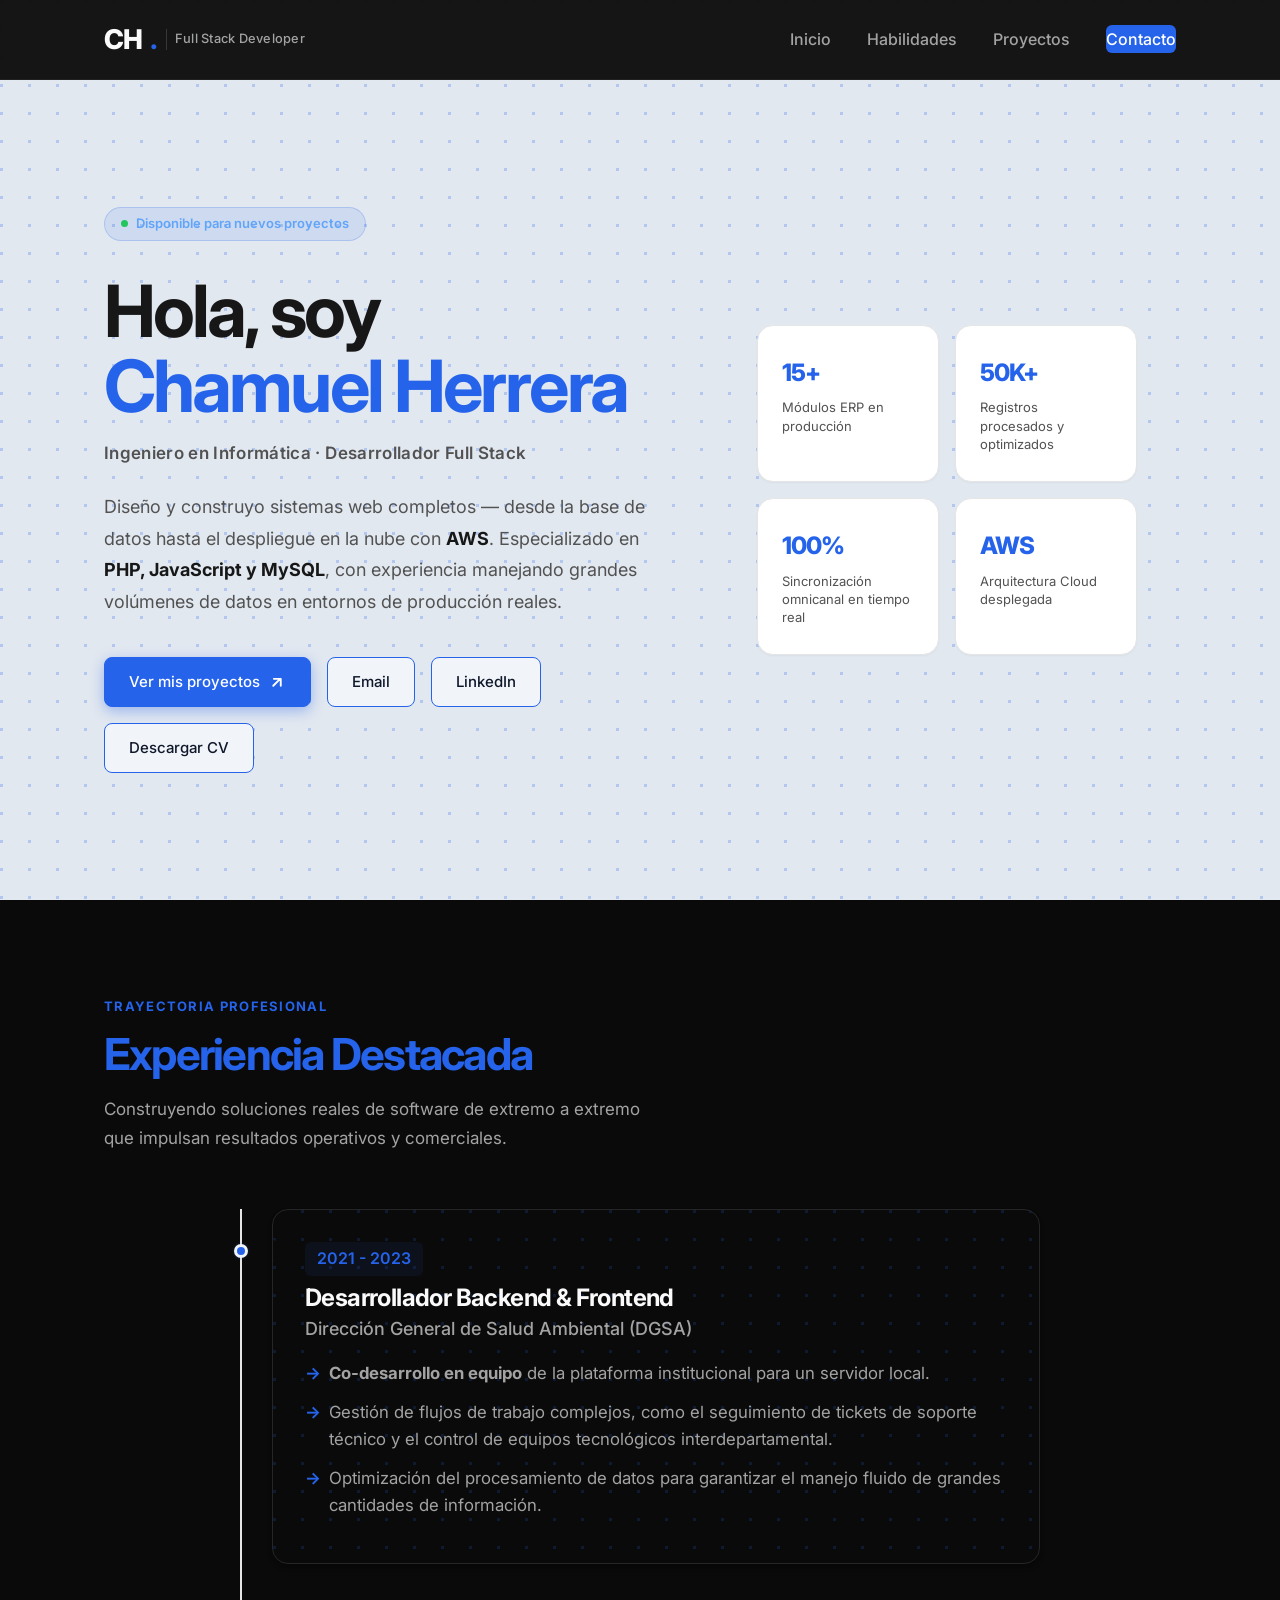
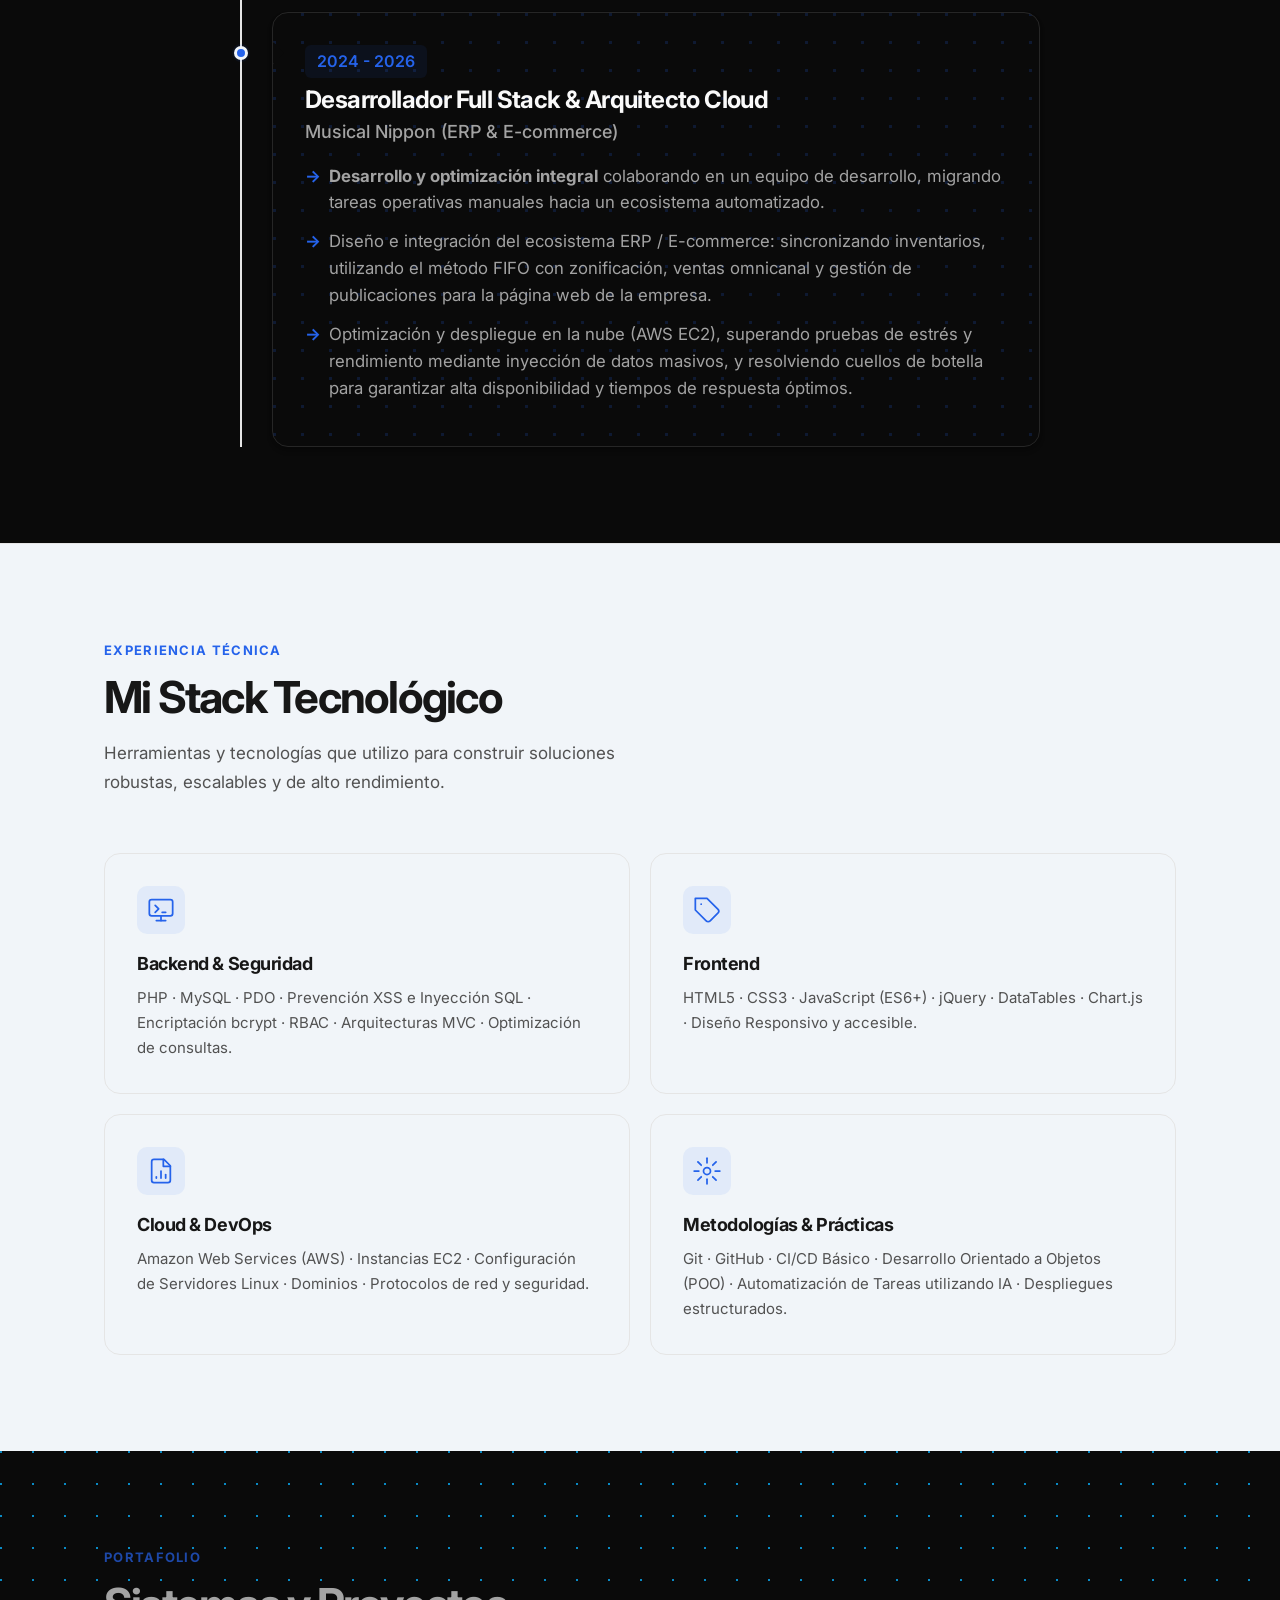
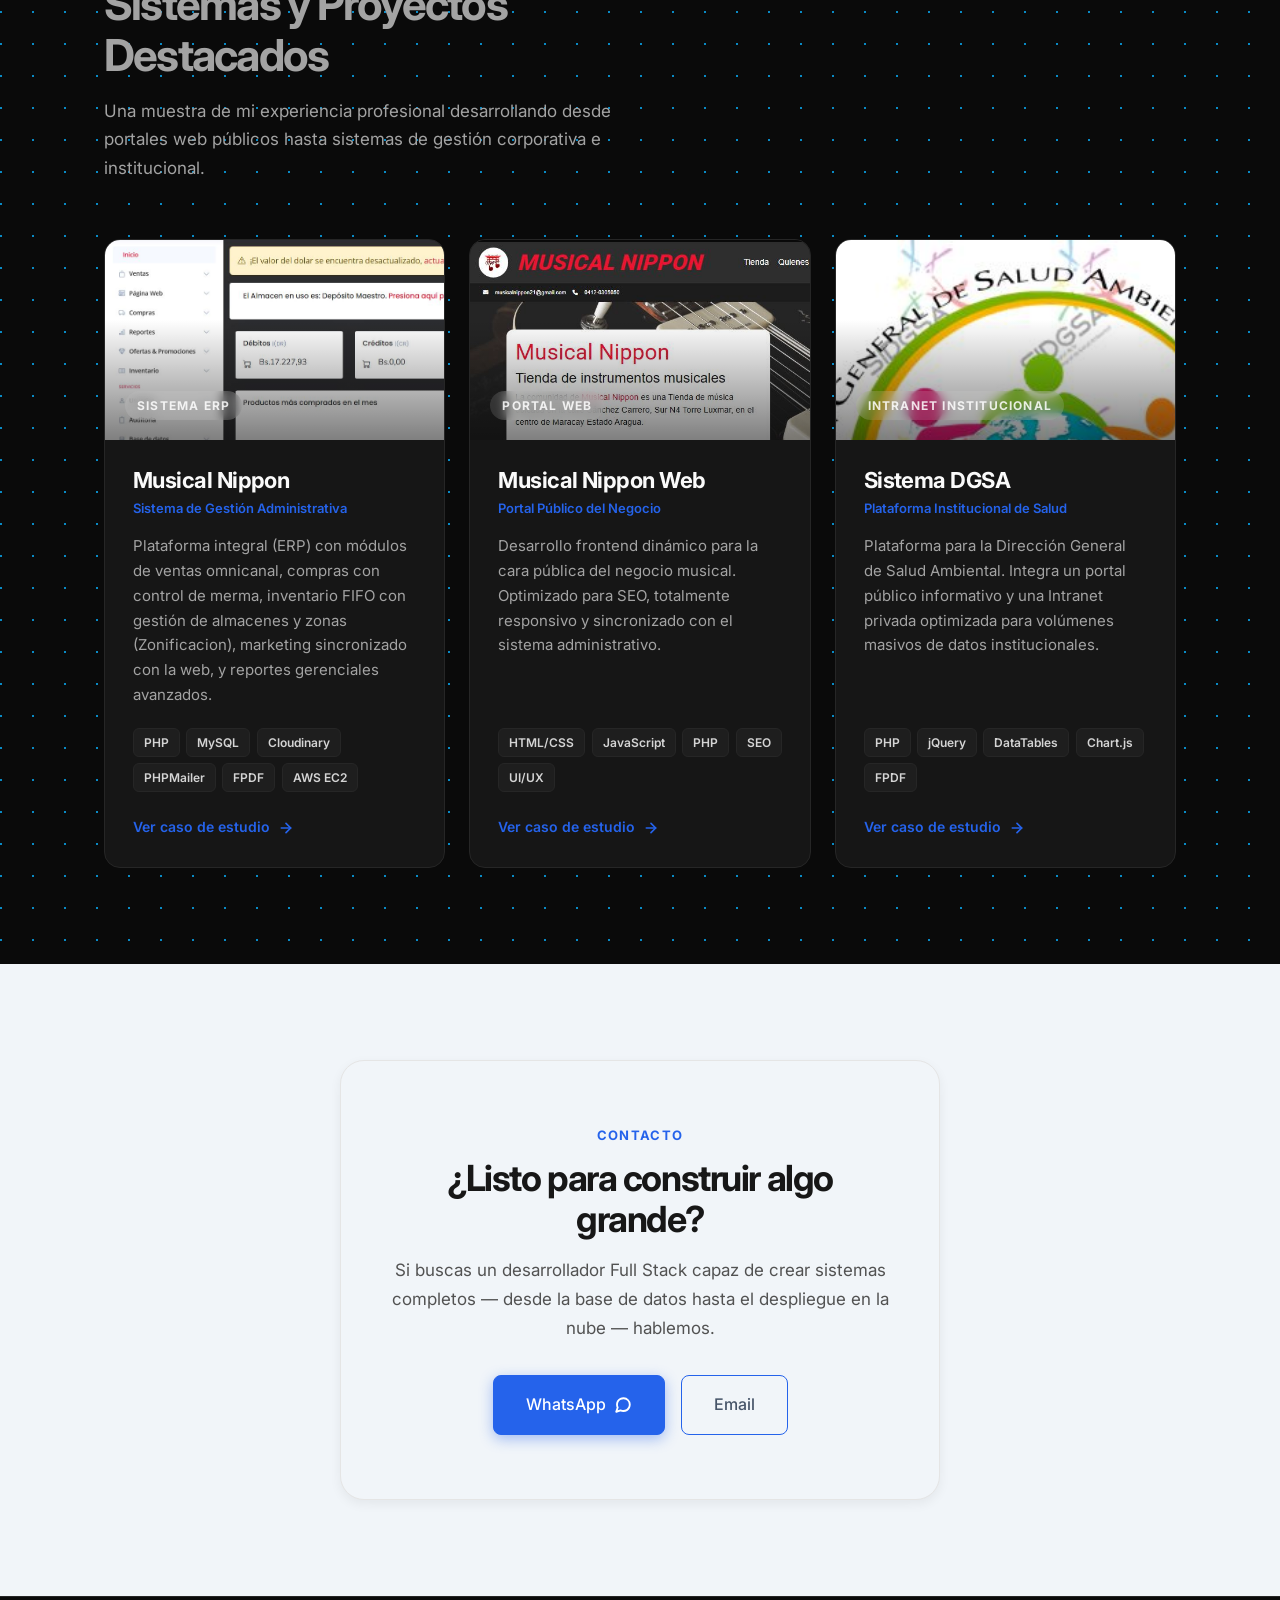
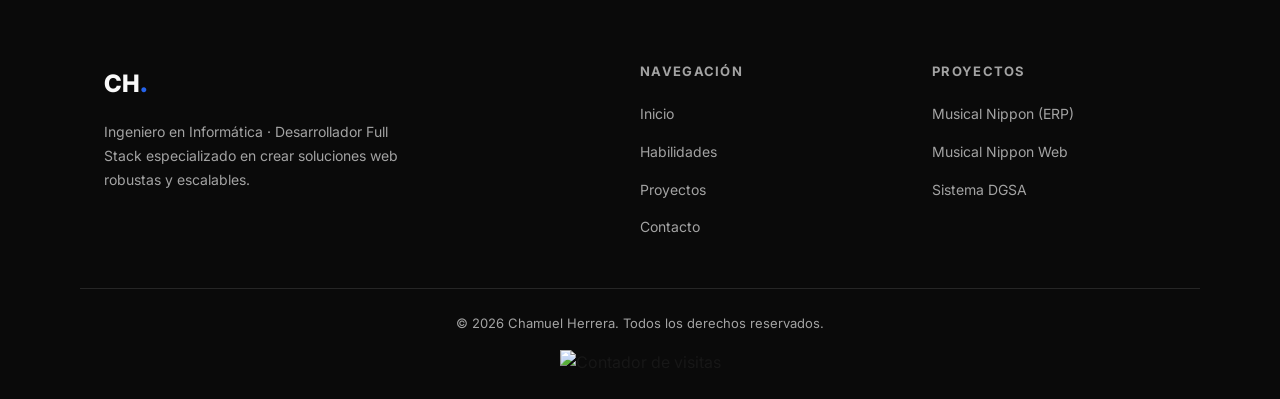
==== commit 07a8fc95: "Add visitor counter to footer" ====
--- a/index.html
+++ b/index.html
@@ -290,8 +290,11 @@
                 </ul>
             </div>
         </div>
-        <div class="container footer-bottom">
+        <div class="container footer-bottom" style="display: flex; flex-direction: column; align-items: center; gap: 1rem;">
             <p class="footer-copy">&copy; <span id="year"></span> Chamuel Herrera. Todos los derechos reservados.</p>
+            <div class="visitor-counter">
+                <img src="https://hits.seeyoufarm.com/api/count/incr/badge.svg?url=https%3A%2F%2Fchamuel-portafolio.vercel.app&count_bg=%232563EB&title_bg=%231E1E1E&icon=&icon_color=%23E7E7E7&title=Visitas&edge_flat=false" alt="Contador de visitas">
+            </div>
         </div>
     </footer>
 
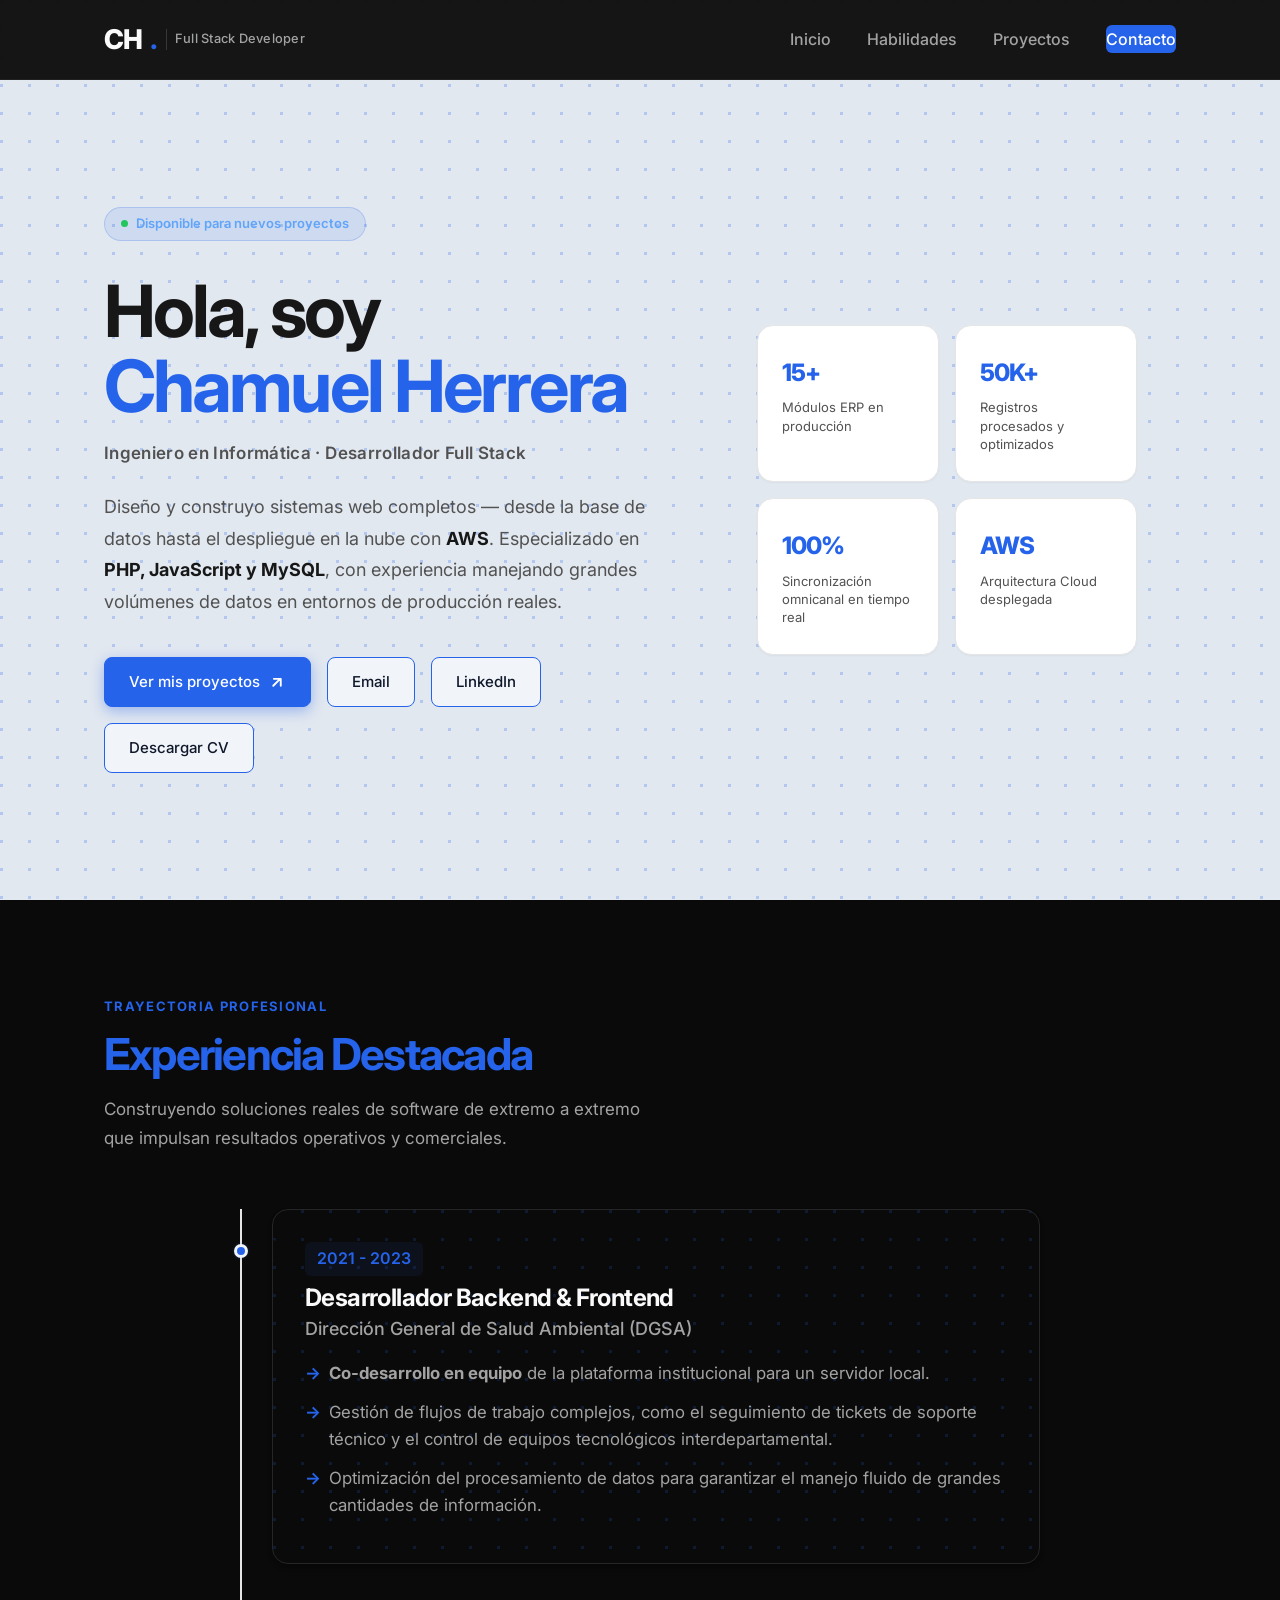
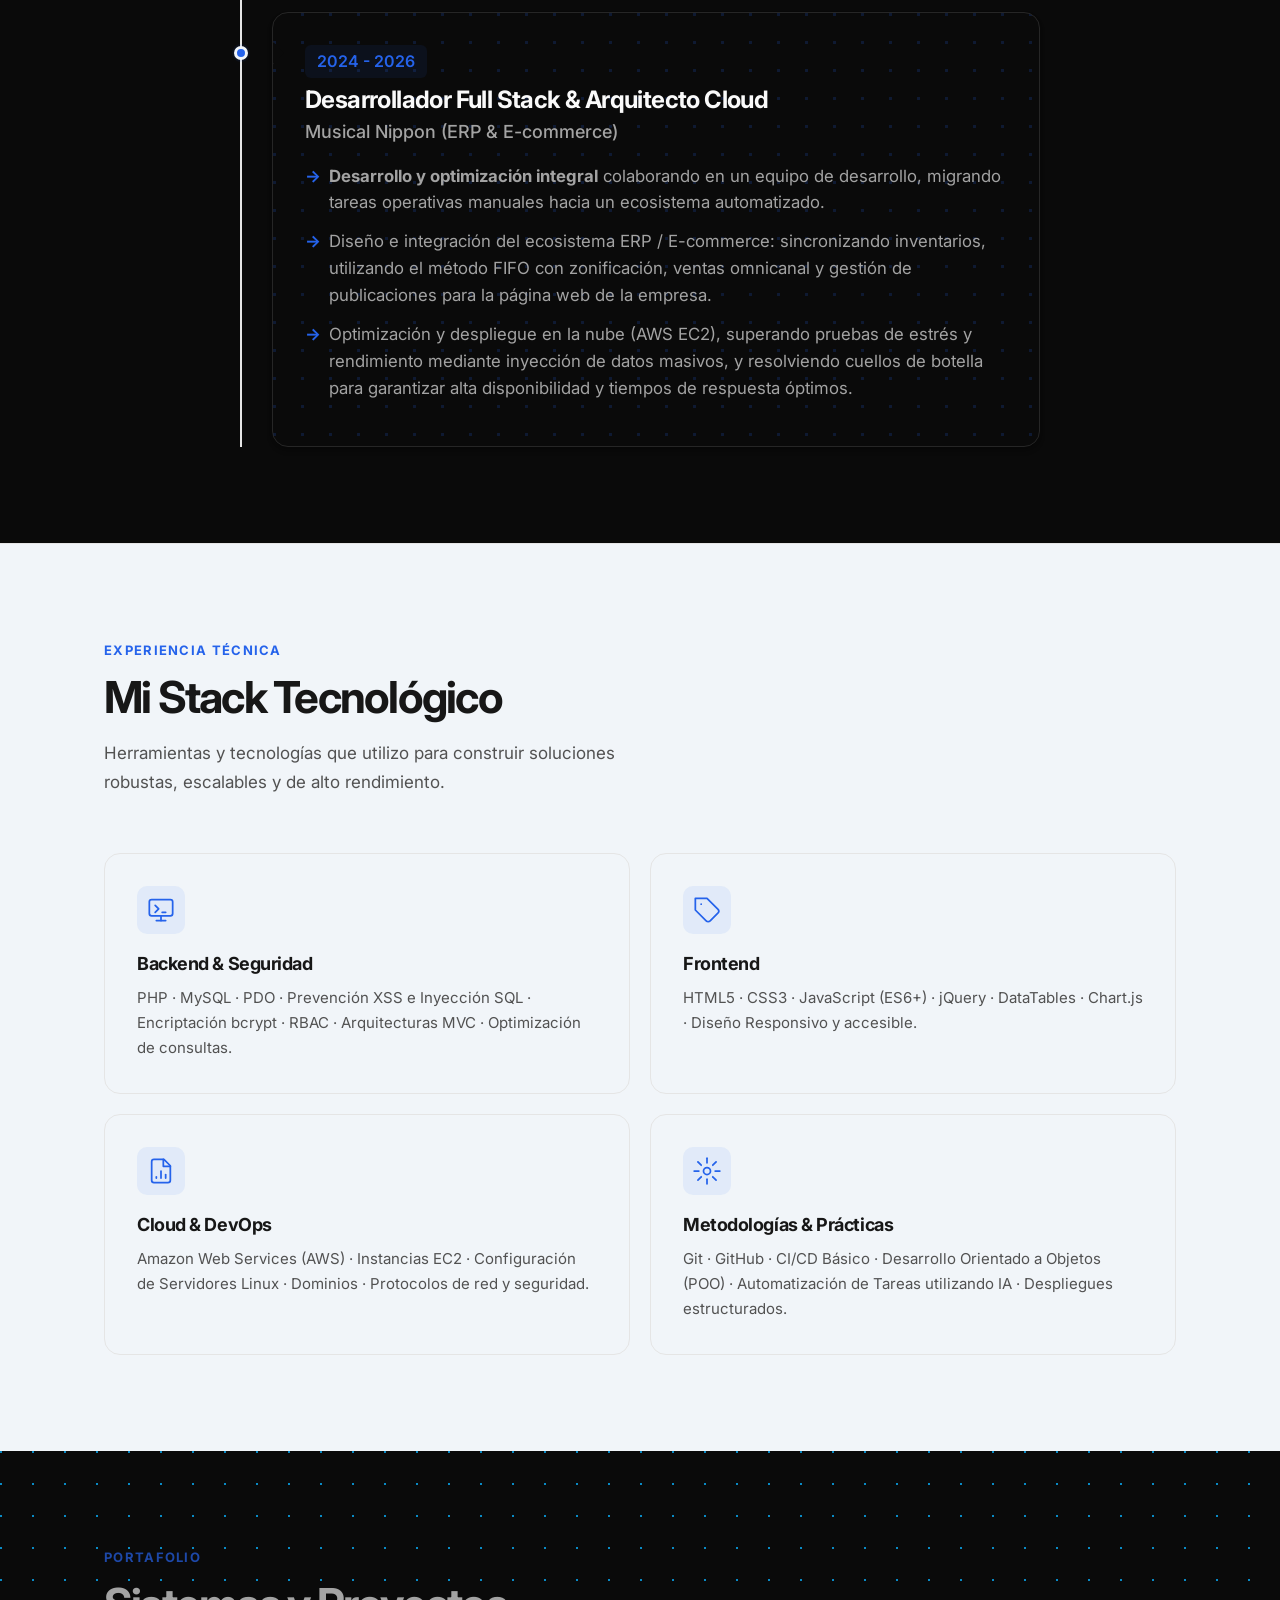
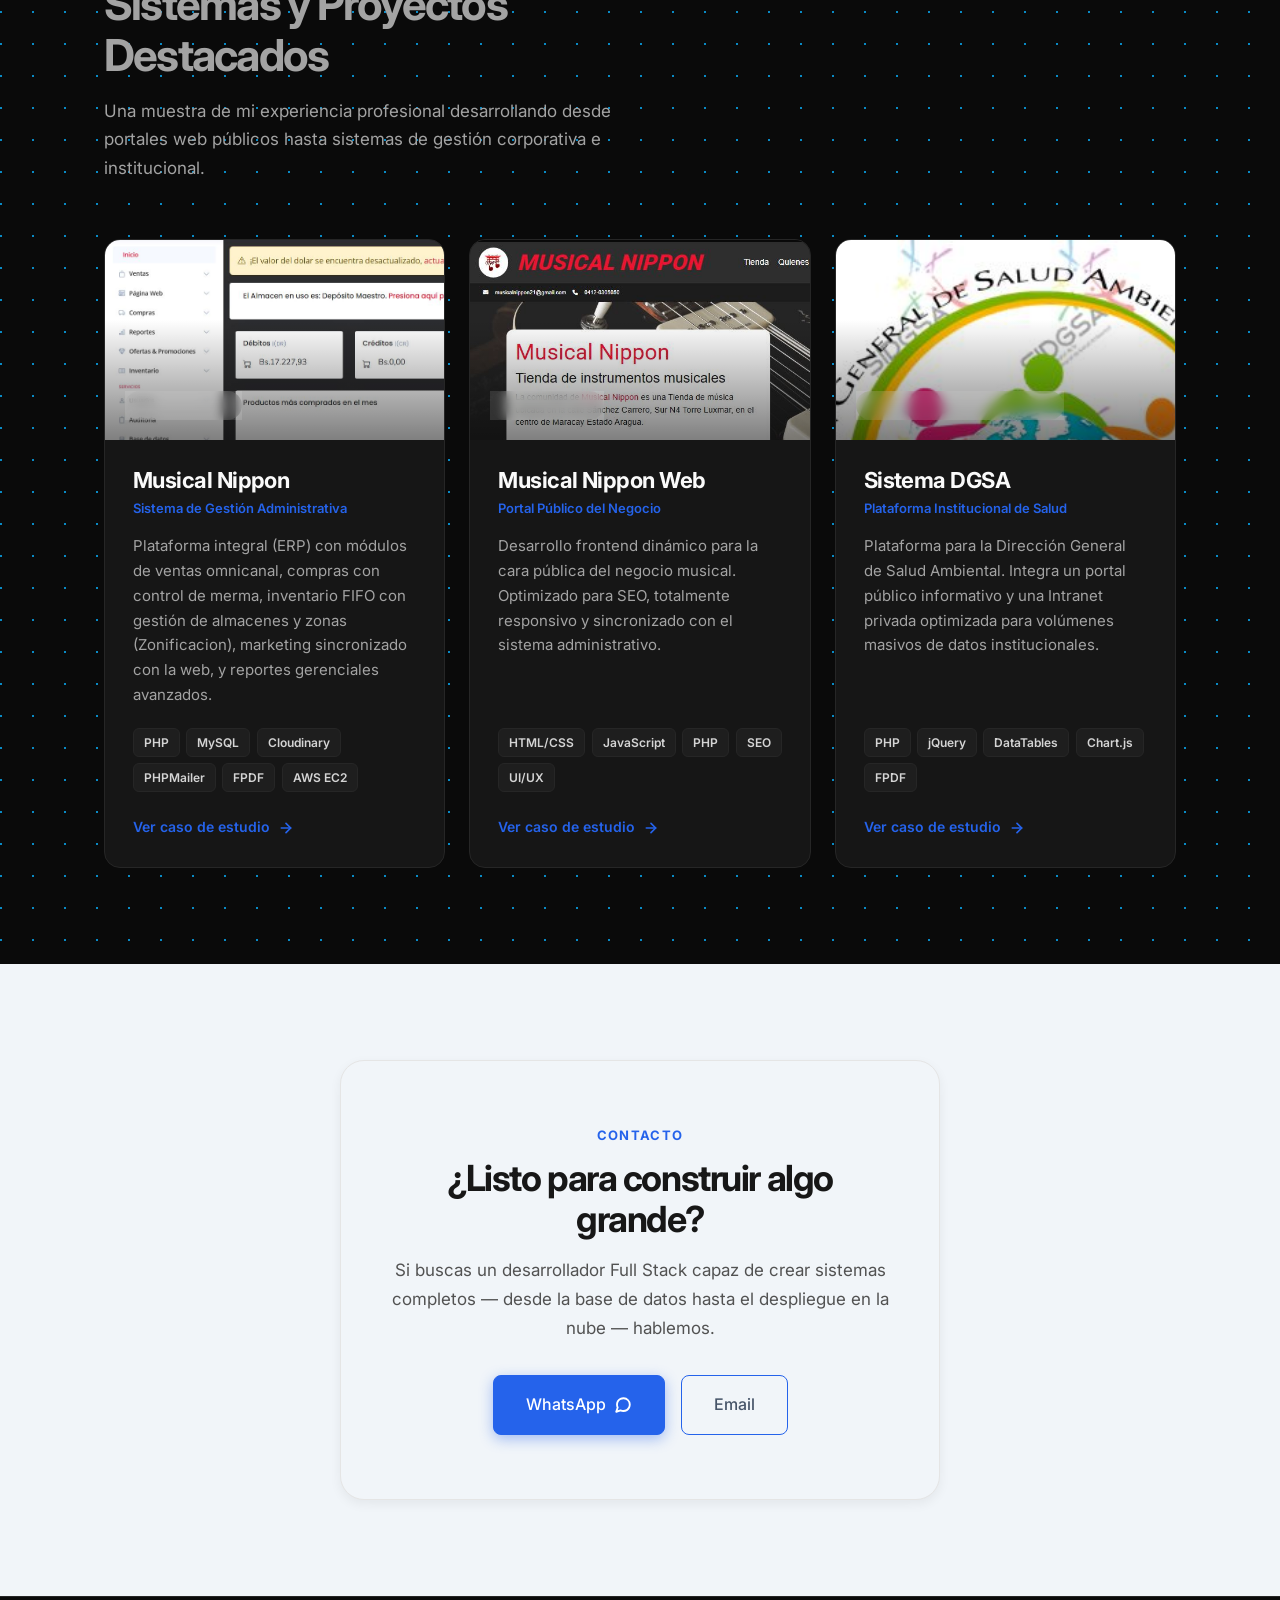
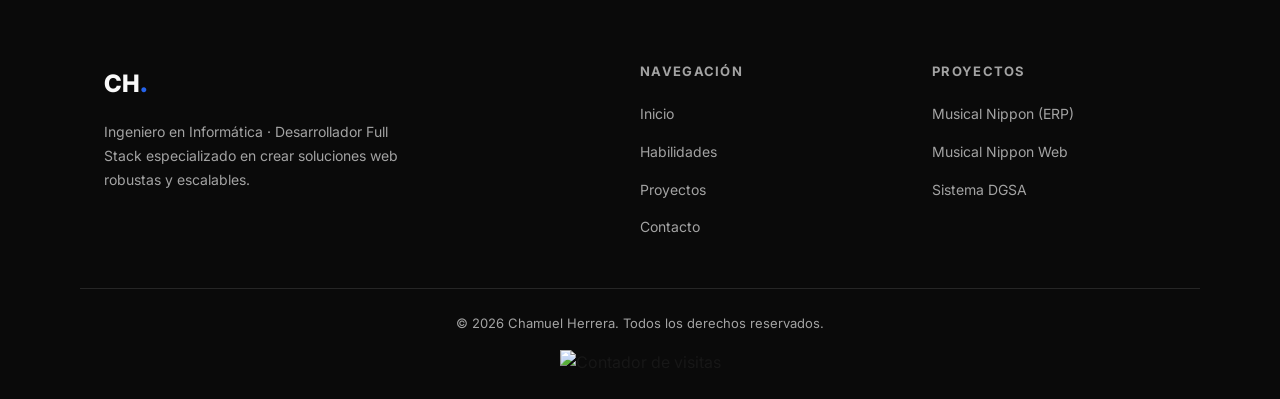
==== commit 8b48dc89: "Add Vercel analytics & speed insights scripts" ====
--- a/index.html
+++ b/index.html
@@ -9,6 +9,10 @@
     <link rel="preconnect" href="https://fonts.gstatic.com" crossorigin>
     <link href="https://fonts.googleapis.com/css2?family=Inter:ital,opsz,wght@0,14..32,100..900;1,14..32,100..900&display=swap" rel="stylesheet">
     <link rel="stylesheet" href="css/styles.css">
+
+    <!-- Vercel Analytics & Speed Insights -->
+    <script defer src="/_vercel/insights/script.js"></script>
+    <script defer src="/_vercel/speed-insights/script.js"></script>
 </head>
 <body>
 
@@ -293,7 +297,7 @@
         <div class="container footer-bottom" style="display: flex; flex-direction: column; align-items: center; gap: 1rem;">
             <p class="footer-copy">&copy; <span id="year"></span> Chamuel Herrera. Todos los derechos reservados.</p>
             <div class="visitor-counter">
-                <img src="https://hits.seeyoufarm.com/api/count/incr/badge.svg?url=https%3A%2F%2Fchamuel-portafolio.vercel.app&count_bg=%232563EB&title_bg=%231E1E1E&icon=&icon_color=%23E7E7E7&title=Visitas&edge_flat=false" alt="Contador de visitas">
+                <img src="https://komarev.com/ghpvc/?username=chamuel23123-portafolio&label=Visitas&color=2563eb&style=flat" alt="Contador de visitas">
             </div>
         </div>
     </footer>
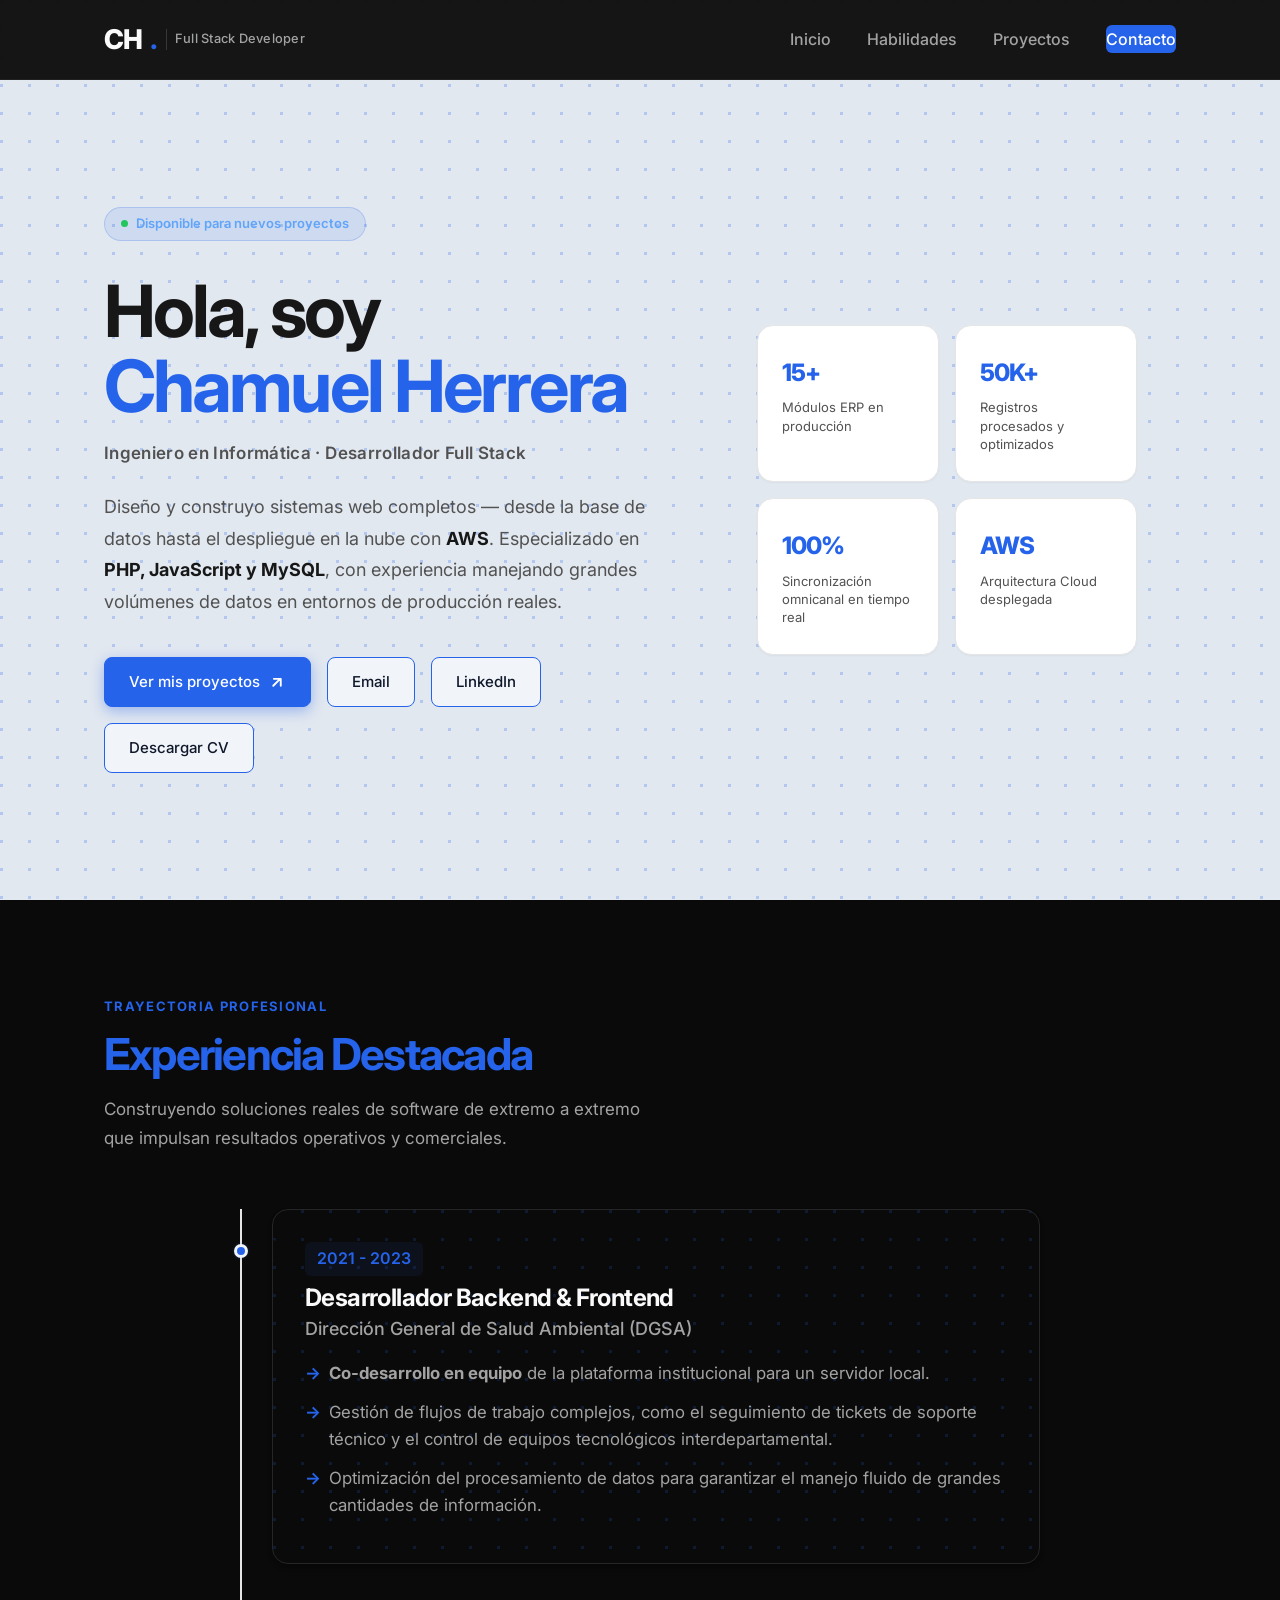
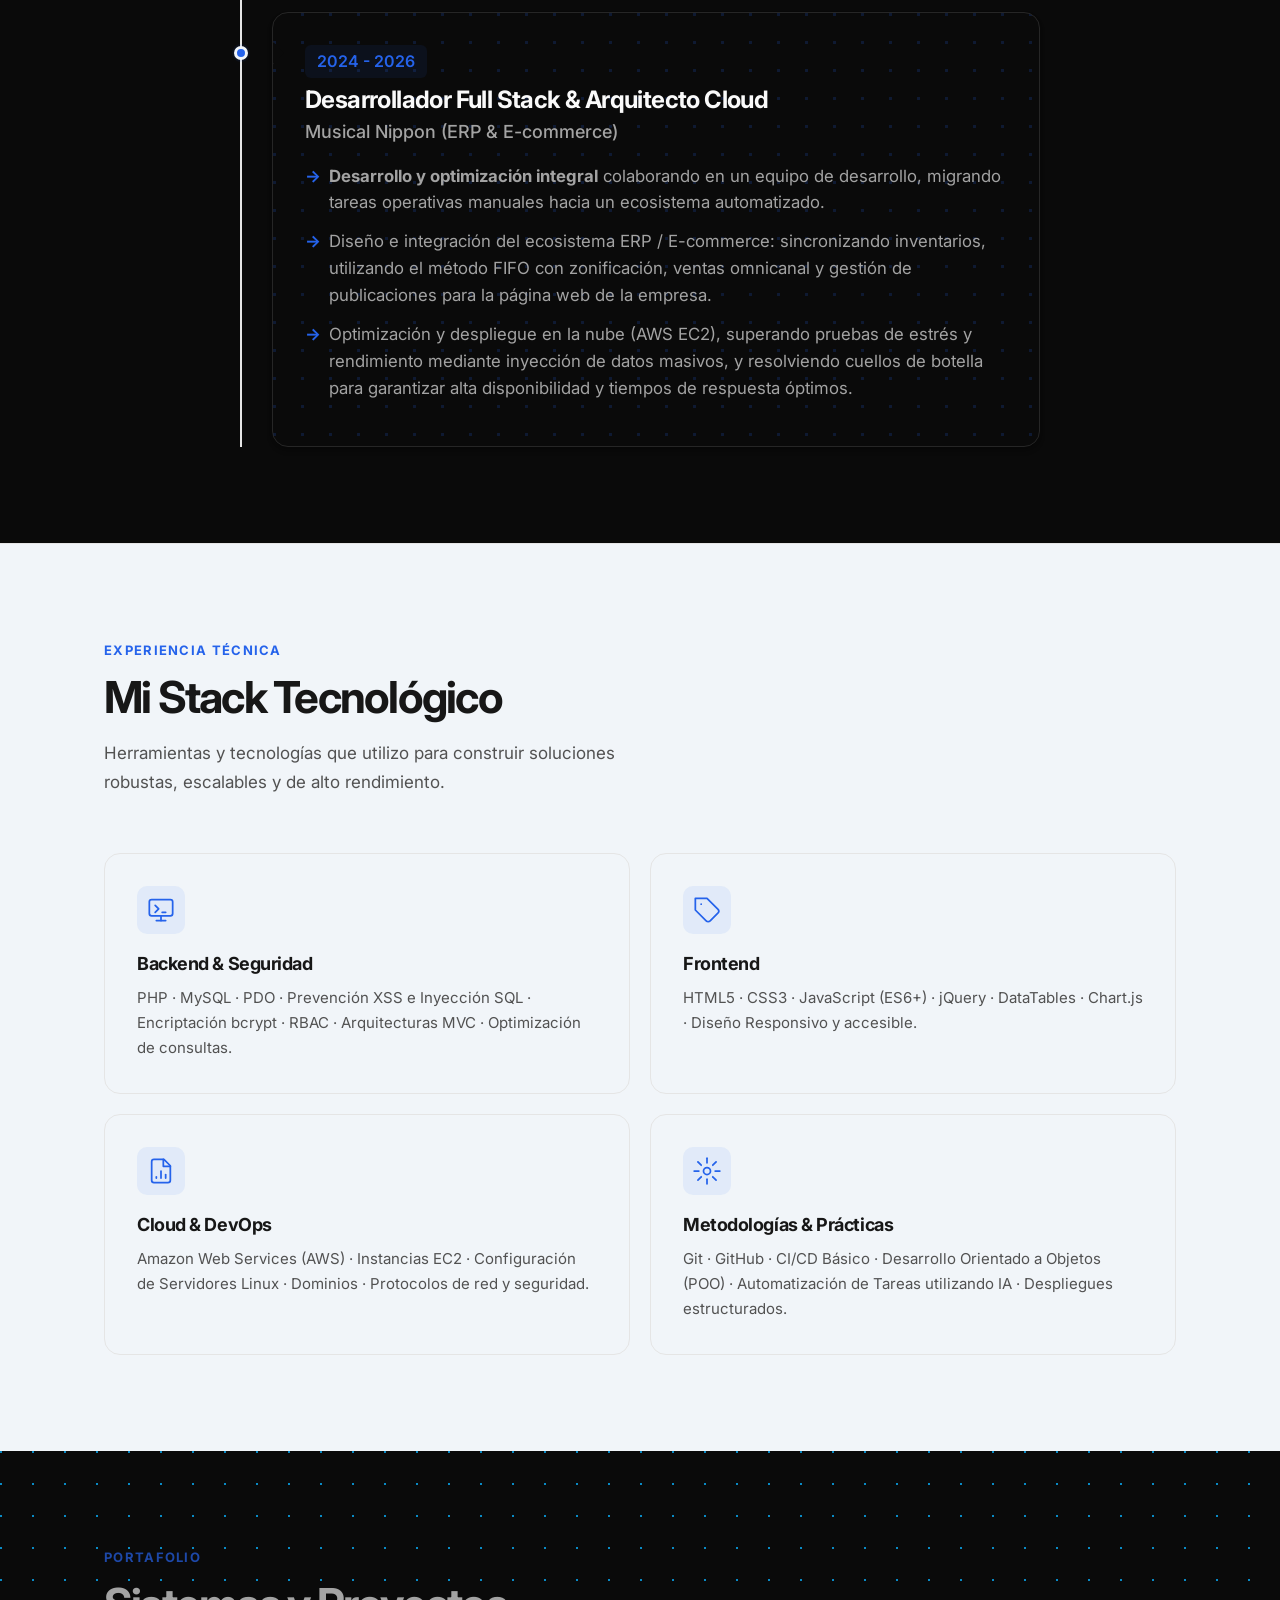
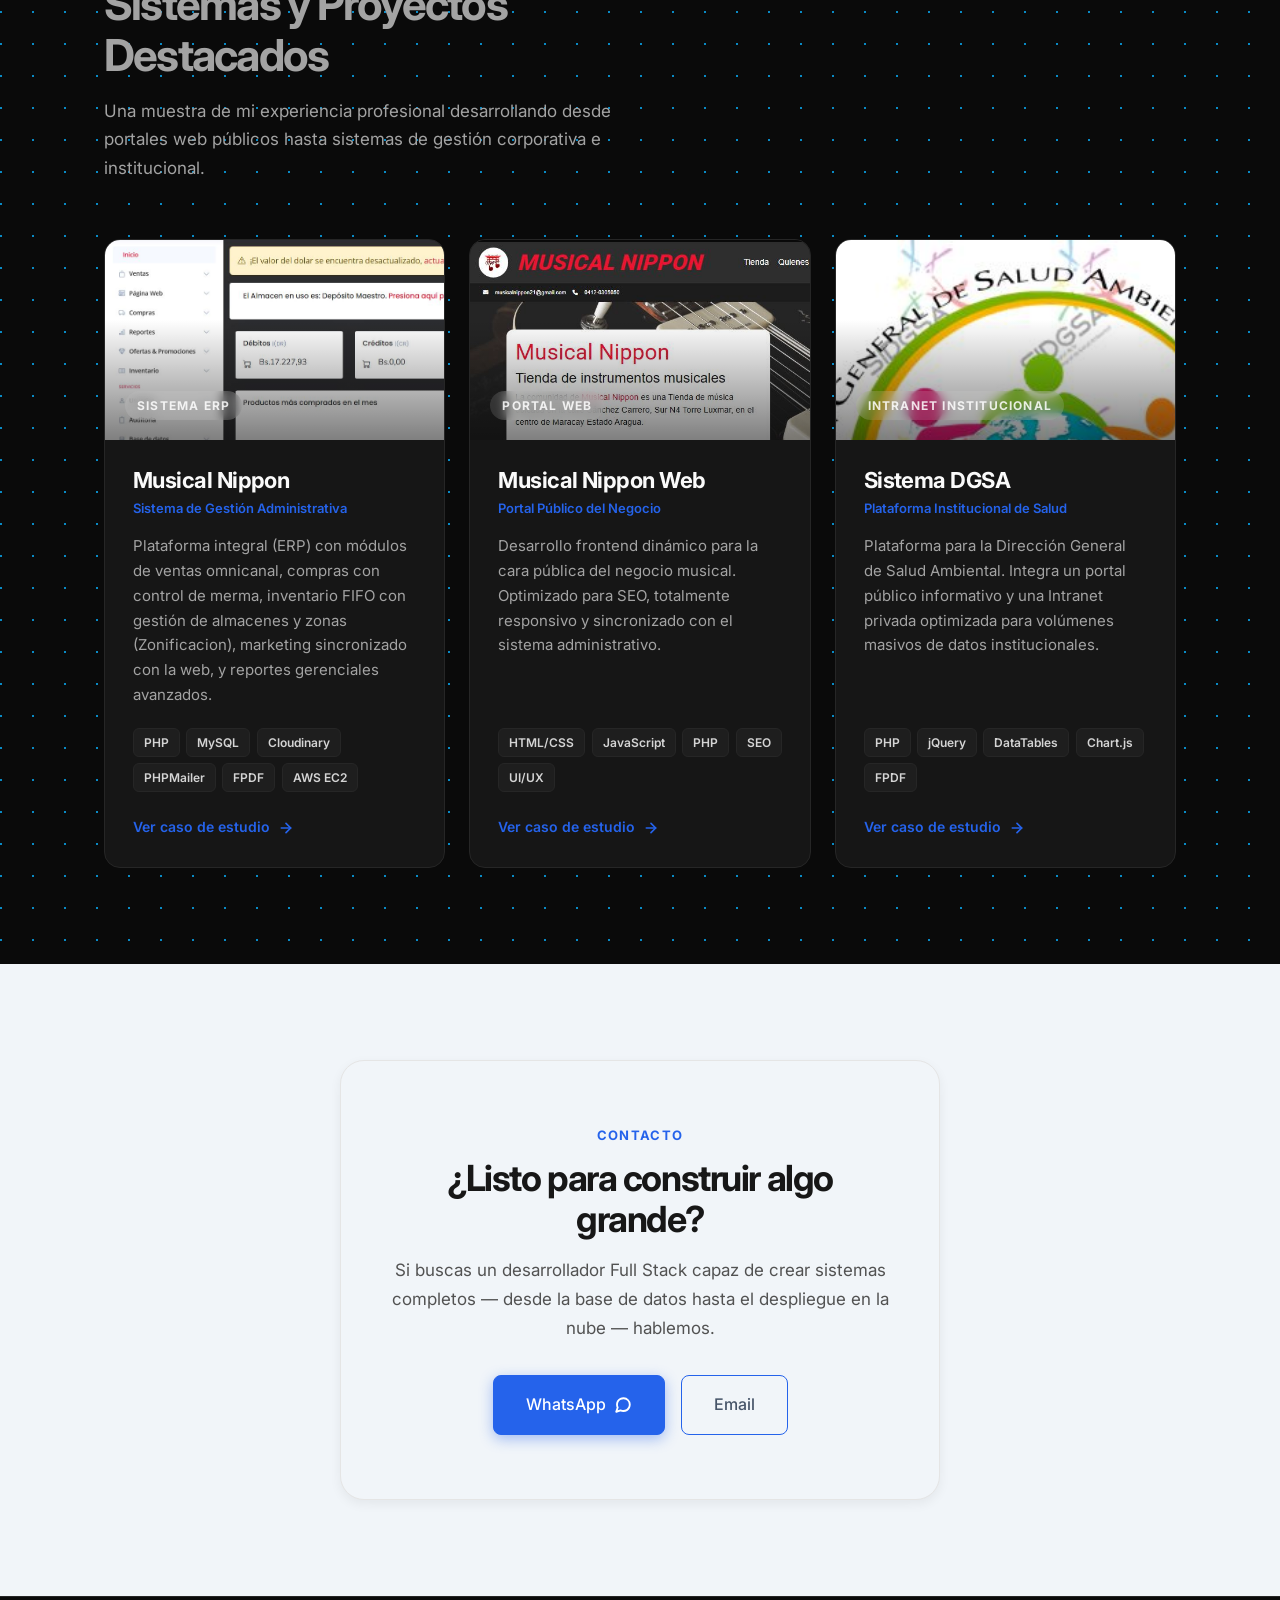
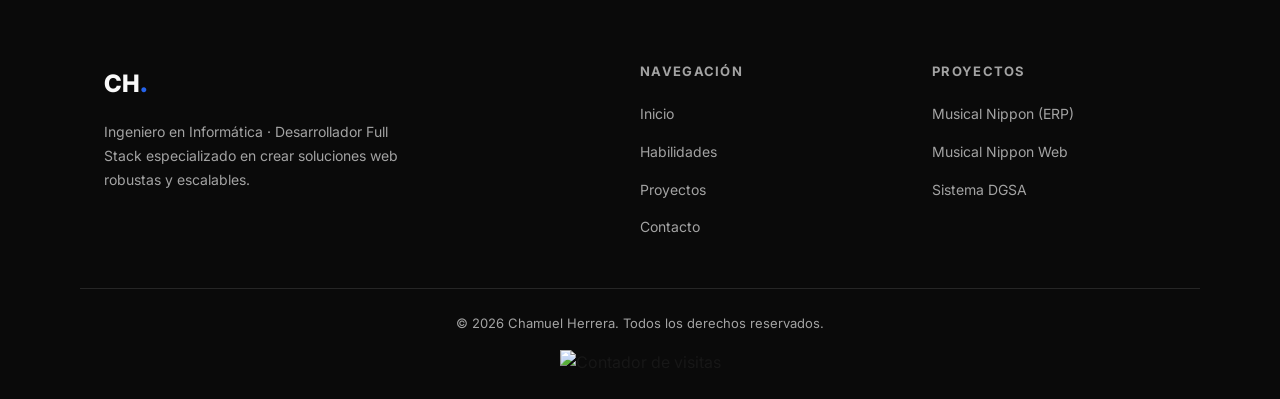
==== commit 86659433: "Use hits.sh for visitor badge" ====
--- a/index.html
+++ b/index.html
@@ -297,7 +297,7 @@
         <div class="container footer-bottom" style="display: flex; flex-direction: column; align-items: center; gap: 1rem;">
             <p class="footer-copy">&copy; <span id="year"></span> Chamuel Herrera. Todos los derechos reservados.</p>
             <div class="visitor-counter">
-                <img src="https://komarev.com/ghpvc/?username=chamuel23123-portafolio&label=Visitas&color=2563eb&style=flat" alt="Contador de visitas">
+                <img src="https://hits.sh/repositorio-web-vert.vercel.app.svg?label=Visitas&color=2563eb&labelColor=1e1e1e" alt="Contador de visitas">
             </div>
         </div>
     </footer>
